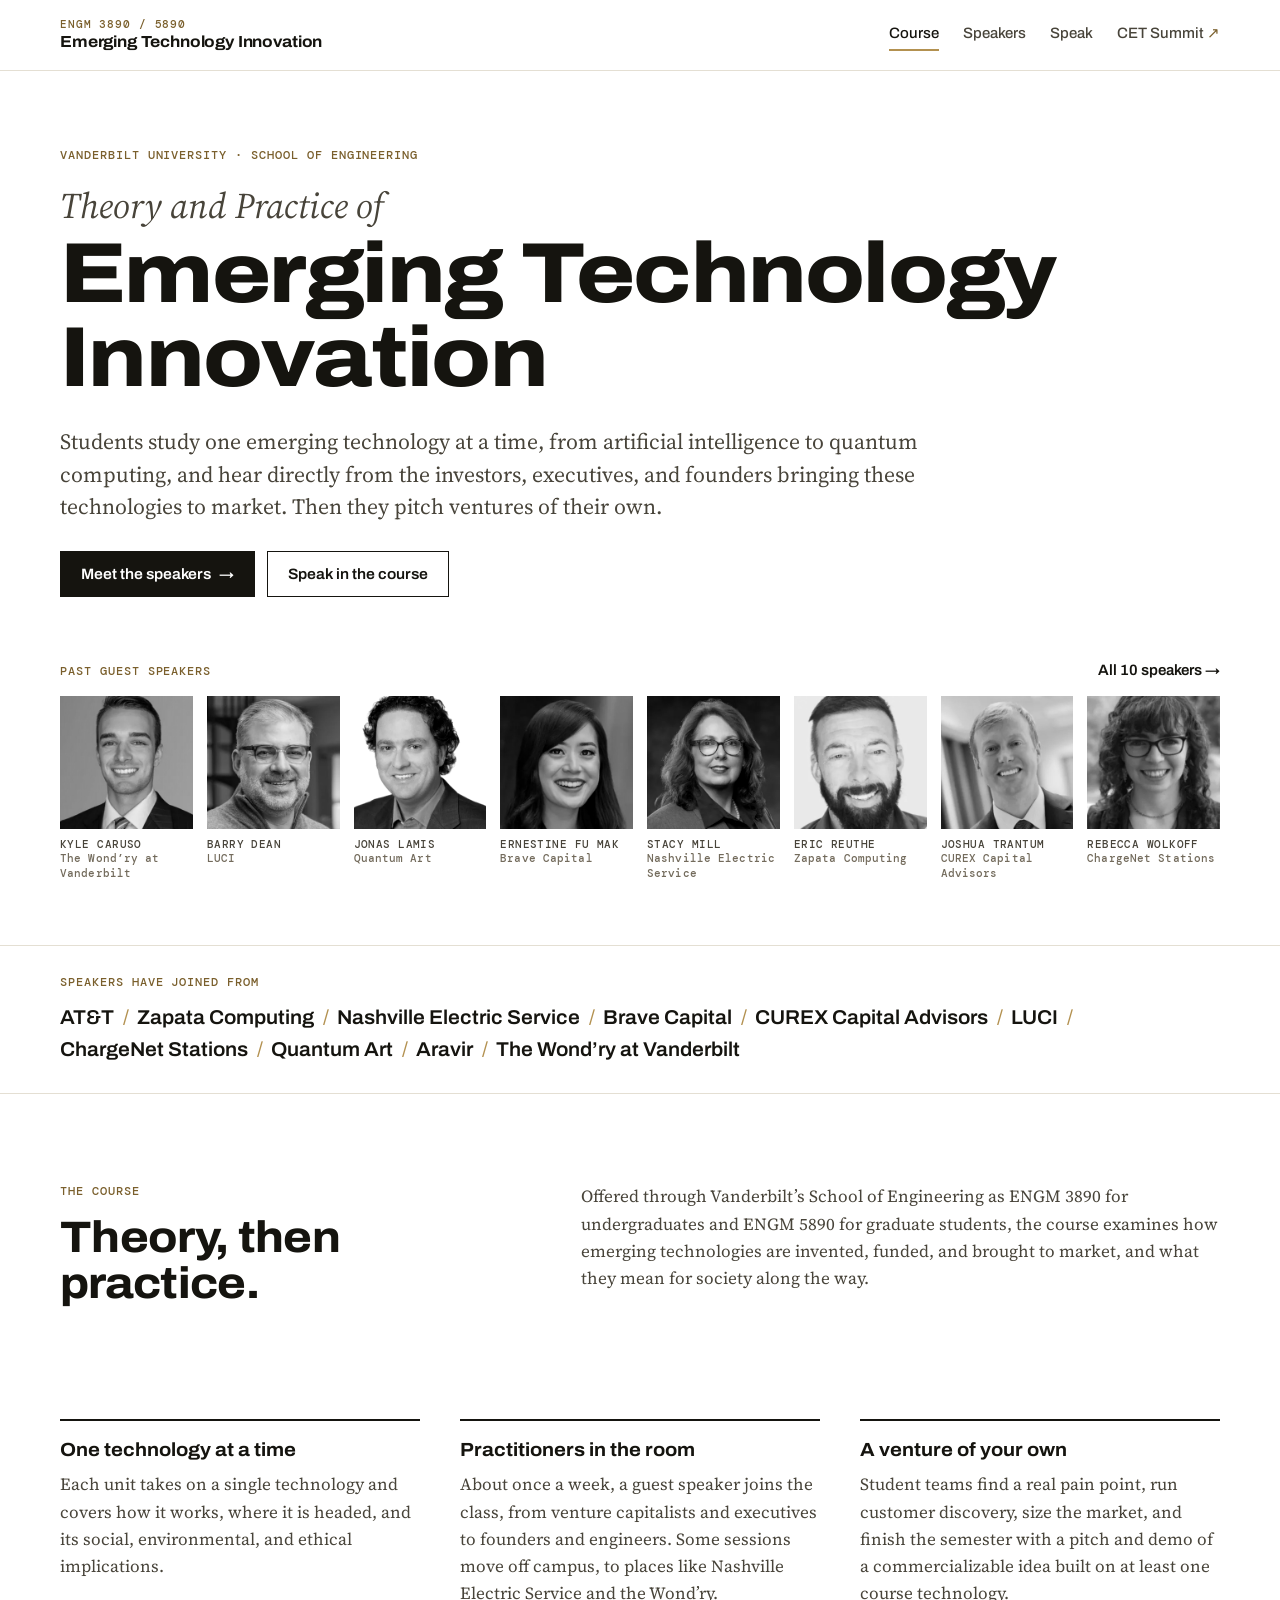
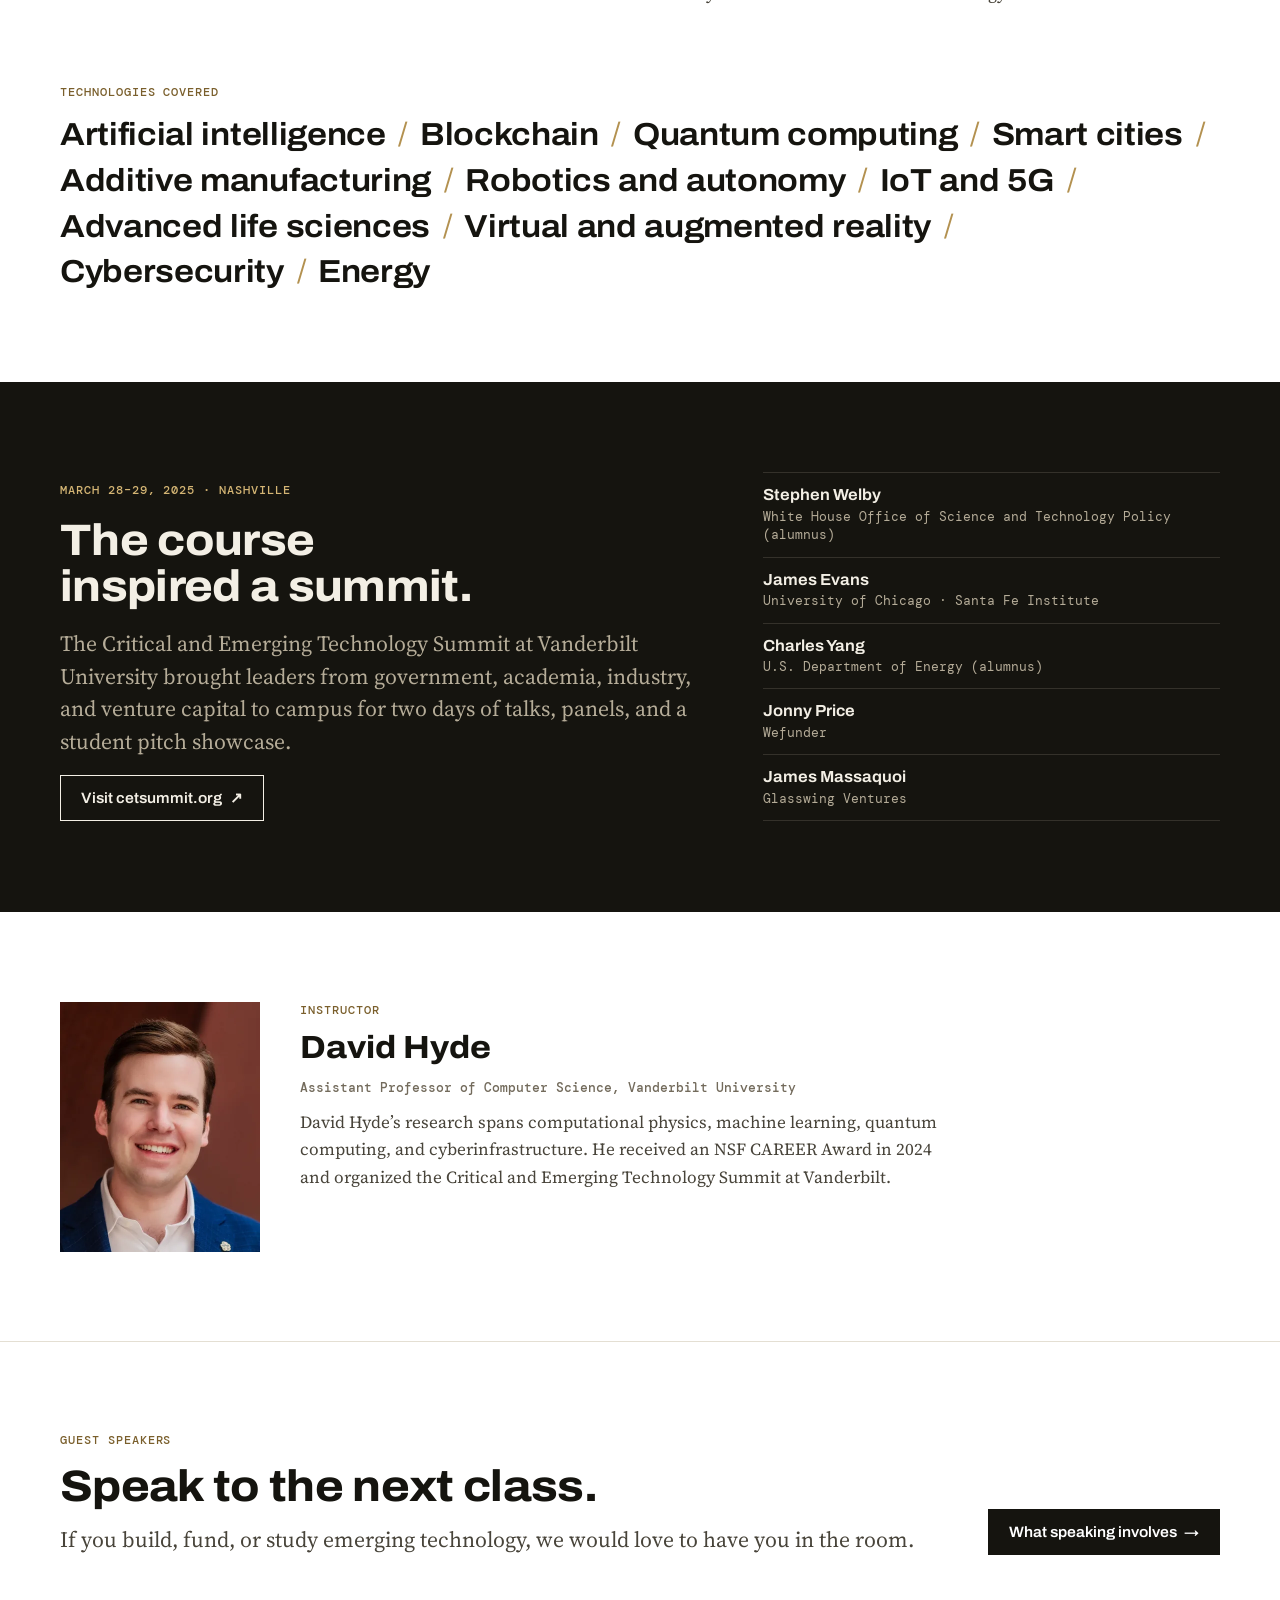
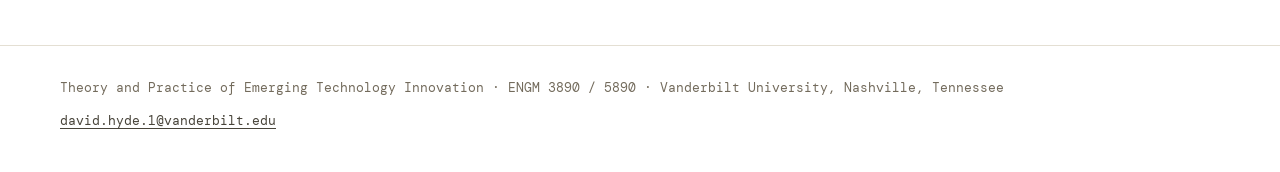
==== index.html @ 563f6df2 "Course site for Theory and Practice of Emerging Technology Innovation Static pages (course, speaker " ====
<!doctype html>
<html lang="en">
<head>
<meta charset="utf-8">
<meta name="viewport" content="width=device-width, initial-scale=1, viewport-fit=cover">
<title>Theory and Practice of Emerging Technology Innovation</title>
<meta name="description" content="ENGM 3890/5890 at Vanderbilt University: students study one emerging technology at a time, hear from the investors, executives, and founders bringing them to market, and pitch ventures of their own.">
<meta property="og:title" content="Theory and Practice of Emerging Technology Innovation">
<meta property="og:description" content="A Vanderbilt course on emerging technology, taught with the people building it.">
<meta property="og:type" content="website">
<link rel="icon" href="assets/favicon.svg" type="image/svg+xml">
<link rel="preconnect" href="https://fonts.googleapis.com">
<link rel="preconnect" href="https://fonts.gstatic.com" crossorigin>
<link rel="stylesheet" href="https://fonts.googleapis.com/css2?family=Archivo:wdth,wght@100..125,400..800&family=DM+Mono:wght@400;500&family=Source+Serif+4:ital,opsz,wght@0,8..60,400..600;1,8..60,400&display=swap">
<link rel="stylesheet" href="assets/site.css">
</head>
<body>
<a class="skip" href="#main">Skip to content</a>
<header class="site-header">
  <div class="wrap header-row">
    <a class="brand" href="index.html">
      <span class="brand-code">ENGM 3890 / 5890</span>
      <span class="brand-name">Emerging Technology Innovation</span>
    </a>
    <nav class="site-nav" aria-label="Main">
      <a href="index.html" aria-current="page">Course</a>
      <a href="speakers.html">Speakers</a>
      <a href="speak.html">Speak</a>
      <a class="ext" href="https://cetsummit.org/">CET Summit</a>
    </nav>
  </div>
</header>

<main id="main">
  <section class="hero">
    <div class="wrap">
      <div class="hero-copy">
        <p class="eyebrow">Vanderbilt University · School of Engineering</p>
        <h1 class="display hero-title"><span class="hero-pre">Theory and Practice of</span>Emerging Technology Innovation</h1>
        <p class="lede">Students study one emerging technology at a time, from artificial intelligence to quantum computing, and hear directly from the investors, executives, and founders bringing these technologies to market. Then they pitch ventures of their own.</p>
        <div class="actions">
          <a class="btn primary" href="speakers.html">Meet the speakers <span class="arrow" aria-hidden="true">→</span></a>
          <a class="btn" href="speak.html">Speak in the course</a>
        </div>
      </div>

      <div class="faces">
        <div class="faces-head">
          <p class="eyebrow">Past guest speakers</p>
          <a href="speakers.html">All <!-- BEGIN count -->10<!-- END count --> speakers <span aria-hidden="true">→</span></a>
        </div>
        <!-- BEGIN faces --><div class="face-grid" data-count="8">
<a class="face" href="speakers.html#kyle-caruso"><img src="images/thumbs/kyle-caruso.webp" alt="Kyle Caruso" width="320" height="320" loading="lazy"><span class="face-name">Kyle Caruso<span class="face-org">The Wond’ry at Vanderbilt</span></span></a>
<a class="face" href="speakers.html#barry-dean"><img src="images/thumbs/barry-dean.webp" alt="Barry Dean" width="320" height="320" loading="lazy"><span class="face-name">Barry Dean<span class="face-org">LUCI</span></span></a>
<a class="face" href="speakers.html#jonas-lamis"><img src="images/thumbs/jonas-lamis.webp" alt="Jonas Lamis" width="320" height="320" loading="lazy"><span class="face-name">Jonas Lamis<span class="face-org">Quantum Art</span></span></a>
<a class="face" href="speakers.html#ernestine-fu-mak"><img src="images/thumbs/ernestine-fu-mak.webp" alt="Ernestine Fu Mak" width="320" height="320" loading="lazy"><span class="face-name">Ernestine Fu Mak<span class="face-org">Brave Capital</span></span></a>
<a class="face" href="speakers.html#stacy-mill"><img src="images/thumbs/stacy-mill.webp" alt="Stacy Mill" width="320" height="320" loading="lazy"><span class="face-name">Stacy Mill<span class="face-org">Nashville Electric Service</span></span></a>
<a class="face" href="speakers.html#eric-reuthe"><img src="images/thumbs/eric-reuthe.webp" alt="Eric Reuthe" width="320" height="320" loading="lazy"><span class="face-name">Eric Reuthe<span class="face-org">Zapata Computing</span></span></a>
<a class="face" href="speakers.html#joshua-trantum"><img src="images/thumbs/joshua-trantum.webp" alt="Joshua Trantum" width="320" height="320" loading="lazy"><span class="face-name">Joshua Trantum<span class="face-org">CUREX Capital Advisors</span></span></a>
<a class="face" href="speakers.html#rebecca-wolkoff"><img src="images/thumbs/rebecca-wolkoff.webp" alt="Rebecca Wolkoff" width="320" height="320" loading="lazy"><span class="face-name">Rebecca Wolkoff<span class="face-org">ChargeNet Stations</span></span></a>
</div><!-- END faces -->
      </div>
    </div>
  </section>

  <section class="orgs" aria-label="Organizations represented by past speakers">
    <div class="wrap orgs-row">
      <p class="eyebrow">Speakers have joined from</p>
      <p class="org-list"><!-- BEGIN orgs --><span class="org">AT&amp;T<span class="sep" aria-hidden="true">/</span></span> <span class="org">Zapata Computing<span class="sep" aria-hidden="true">/</span></span> <span class="org">Nashville Electric Service<span class="sep" aria-hidden="true">/</span></span> <span class="org">Brave Capital<span class="sep" aria-hidden="true">/</span></span> <span class="org">CUREX Capital Advisors<span class="sep" aria-hidden="true">/</span></span> <span class="org">LUCI<span class="sep" aria-hidden="true">/</span></span> <span class="org">ChargeNet Stations<span class="sep" aria-hidden="true">/</span></span> <span class="org">Quantum Art<span class="sep" aria-hidden="true">/</span></span> <span class="org">Aravir<span class="sep" aria-hidden="true">/</span></span> <span class="org">The Wond’ry at Vanderbilt</span><!-- END orgs --></p>
    </div>
  </section>

  <section class="section" id="course">
    <div class="wrap">
      <div class="split">
        <div class="section-head">
          <p class="eyebrow">The course</p>
          <h2 class="h2">Theory, then practice.</h2>
        </div>
        <div class="prose">
          <p>Offered through Vanderbilt’s School of Engineering as ENGM 3890 for undergraduates and ENGM 5890 for graduate students, the course examines how emerging technologies are invented, funded, and brought to market, and what they mean for society along the way.</p>
        </div>
      </div>

      <div class="pillars">
        <div class="pillar">
          <h3>One technology at a time</h3>
          <p>Each unit takes on a single technology and covers how it works, where it is headed, and its social, environmental, and ethical implications.</p>
        </div>
        <div class="pillar">
          <h3>Practitioners in the room</h3>
          <p>About once a week, a guest speaker joins the class, from venture capitalists and executives to founders and engineers. Some sessions move off campus, to places like Nashville Electric Service and the Wond’ry.</p>
        </div>
        <div class="pillar">
          <h3>A venture of your own</h3>
          <p>Student teams find a real pain point, run customer discovery, size the market, and finish the semester with a pitch and demo of a commercializable idea built on at least one course technology.</p>
        </div>
      </div>

      <div class="tech">
        <p class="eyebrow">Technologies covered</p>
        <ul class="tech-list">
          <li>Artificial intelligence</li>
          <li>Blockchain</li>
          <li>Quantum computing</li>
          <li>Smart cities</li>
          <li>Additive manufacturing</li>
          <li>Robotics and autonomy</li>
          <li>IoT and 5G</li>
          <li>Advanced life sciences</li>
          <li>Virtual and augmented reality</li>
          <li>Cybersecurity</li>
          <li>Energy</li>
        </ul>
      </div>
    </div>
  </section>

  <section class="band summit" aria-labelledby="summit-title">
    <div class="wrap summit-grid">
      <div class="summit-copy">
        <p class="eyebrow">March 28–29, 2025 · Nashville</p>
        <h2 class="h2" id="summit-title">The course inspired a summit.</h2>
        <p class="lede">The Critical and Emerging Technology Summit at Vanderbilt University brought leaders from government, academia, industry, and venture capital to campus for two days of talks, panels, and a student pitch showcase.</p>
        <div class="actions"><a class="btn" href="https://cetsummit.org/">Visit cetsummit.org <span aria-hidden="true">↗</span></a></div>
      </div>
      <ul class="summit-people" aria-label="Selected summit speakers">
        <li><b>Stephen Welby</b><span>White House Office of Science and Technology Policy (alumnus)</span></li>
        <li><b>James Evans</b><span>University of Chicago · Santa Fe Institute</span></li>
        <li><b>Charles Yang</b><span>U.S. Department of Energy (alumnus)</span></li>
        <li><b>Jonny Price</b><span>Wefunder</span></li>
        <li><b>James Massaquoi</b><span>Glasswing Ventures</span></li>
      </ul>
    </div>
  </section>

  <section class="section" aria-labelledby="instructor-title">
    <div class="wrap instructor">
      <img src="images/david-hyde.webp" alt="David Hyde" width="400" height="500">
      <div class="instructor-copy">
        <p class="eyebrow">Instructor</p>
        <h2 class="instructor-name" id="instructor-title">David Hyde</h2>
        <p class="instructor-role">Assistant Professor of Computer Science, Vanderbilt University</p>
        <div class="prose">
          <p>David Hyde’s research spans computational physics, machine learning, quantum computing, and cyberinfrastructure. He received an NSF CAREER Award in 2024 and organized the Critical and Emerging Technology Summit at Vanderbilt.</p>
        </div>
      </div>
    </div>
  </section>

  <section class="section">
    <div class="wrap cta">
      <div class="cta-copy">
        <p class="eyebrow">Guest speakers</p>
        <h2 class="h2">Speak to the next class.</h2>
        <p class="lede">If you build, fund, or study emerging technology, we would love to have you in the room.</p>
      </div>
      <div class="actions"><a class="btn primary" href="speak.html">What speaking involves <span class="arrow" aria-hidden="true">→</span></a></div>
    </div>
  </section>
</main>

<footer class="site-footer">
  <div class="wrap footer-row">
    <p>Theory and Practice of Emerging Technology Innovation · ENGM 3890 / 5890 · Vanderbilt University, Nashville, Tennessee</p>
    <p><a href="mailto:david.hyde.1@vanderbilt.edu">david.hyde.1@vanderbilt.edu</a></p>
  </div>
</footer>
</body>
</html>
---- assets/site.css ----
/* Theory and Practice of Emerging Technology Innovation — course site
   Layout: left-aligned pages on a wide frame; speaker portraits carry the color, gold marks labels and actions. */

:root {
  --paper: #ffffff;
  --fill: #f3f1ec;
  --ink: #15140f;
  --ink-2: #48443a;
  --muted: #736b5c;
  --line: #e4dfd3;
  --gold: #b39150;
  --gold-ink: #7a5f2c;
  --band: #15140f;
  --band-ink: #f3efe5;
  --band-muted: #b5ac98;
  --band-gold: #d4b574;
  --band-line: #34312a;
  --band-edge: transparent;

  --f-display: "Archivo", "Helvetica Neue", Arial, sans-serif;
  --f-body: "Source Serif 4", "Iowan Old Style", Georgia, serif;
  --f-mono: "DM Mono", ui-monospace, "SF Mono", Menlo, monospace;

  --page: 1240px;
  --gutter-l: max(16px, env(safe-area-inset-left, 0px));
  --gutter-r: max(16px, env(safe-area-inset-right, 0px));
  color-scheme: light;
}
@media (prefers-color-scheme: dark) {
  :root:not([data-theme="light"]) {
    --paper: #0f0e0b;
    --fill: #1b1a16;
    --ink: #f2eee5;
    --ink-2: #c8c1b1;
    --muted: #9d9582;
    --line: #2d2b25;
    --gold: #c9a964;
    --gold-ink: #d8bc80;
    --band: #1b1a16;
    --band-ink: #f2eee5;
    --band-muted: #a9a08c;
    --band-gold: #d8bc80;
    --band-line: #36332c;
    --band-edge: #2d2b25;
    color-scheme: dark;
  }
}
:root[data-theme="dark"] {
  --paper: #0f0e0b;
  --fill: #1b1a16;
  --ink: #f2eee5;
  --ink-2: #c8c1b1;
  --muted: #9d9582;
  --line: #2d2b25;
  --gold: #c9a964;
  --gold-ink: #d8bc80;
  --band: #1b1a16;
  --band-ink: #f2eee5;
  --band-muted: #a9a08c;
  --band-gold: #d8bc80;
  --band-line: #36332c;
  --band-edge: #2d2b25;
  color-scheme: dark;
}
@media (min-width: 760px) {
  :root {
    --gutter-l: max(40px, env(safe-area-inset-left, 0px));
    --gutter-r: max(40px, env(safe-area-inset-right, 0px));
  }
}

/* Base */
*, *::before, *::after { box-sizing: border-box; }
html { -webkit-text-size-adjust: 100%; text-size-adjust: 100%; }
body {
  margin: 0;
  background: var(--paper);
  color: var(--ink);
  font: 400 1.0625rem/1.6 var(--f-body);
  font-optical-sizing: auto;
  -webkit-font-smoothing: antialiased;
  -moz-osx-font-smoothing: grayscale;
}
img { display: block; max-width: 100%; height: auto; }
a { color: inherit; text-decoration-thickness: 1px; text-underline-offset: 0.2em; }
a:focus-visible, button:focus-visible {
  outline: 2px solid var(--gold);
  outline-offset: 3px;
}
h1, h2, h3 { margin: 0; text-wrap: balance; }
p { margin: 0; }
ul { margin: 0; padding: 0; list-style: none; }

.wrap {
  max-width: var(--page);
  margin-inline: auto;
  padding-left: var(--gutter-l);
  padding-right: var(--gutter-r);
}
.skip {
  position: absolute;
  left: var(--gutter-l);
  top: -100px;
  padding: 8px 12px;
  background: var(--ink);
  color: var(--paper);
  font: 500 0.875rem/1 var(--f-display);
  z-index: 20;
}
.skip:focus { top: 8px; }

/* Type roles */
.eyebrow {
  font: 500 0.75rem/1.4 var(--f-mono);
  letter-spacing: 0.08em;
  text-transform: uppercase;
  color: var(--gold-ink);
}
.display {
  font-family: var(--f-display);
  font-stretch: 112%;
  font-weight: 800;
  letter-spacing: -0.02em;
  line-height: 0.98;
}
.h2 {
  font-family: var(--f-display);
  font-stretch: 108%;
  font-weight: 750;
  font-size: clamp(1.75rem, 1.1rem + 2.4vw, 2.75rem);
  line-height: 1.05;
  letter-spacing: -0.015em;
}
.lede {
  font-size: clamp(1.125rem, 1rem + 0.45vw, 1.375rem);
  line-height: 1.5;
  color: var(--ink-2);
  max-width: 40em;
}
.prose { max-width: 38em; color: var(--ink-2); }
.prose p + p { margin-top: 1em; }

/* Header */
.site-header { border-bottom: 1px solid var(--line); }
.header-row {
  display: flex;
  flex-wrap: wrap;
  align-items: center;
  justify-content: space-between;
  gap: 12px 32px;
  padding-block: 18px;
}
.brand {
  display: grid;
  gap: 2px;
  text-decoration: none;
  min-width: 0;
}
.brand-code {
  font: 500 0.6875rem/1.2 var(--f-mono);
  letter-spacing: 0.08em;
  color: var(--gold-ink);
}
.brand-name {
  font: 700 1rem/1.15 var(--f-display);
  font-stretch: 108%;
  letter-spacing: -0.01em;
}
.site-nav { display: flex; flex-wrap: wrap; gap: 4px 24px; }
.site-nav a {
  font: 500 0.9375rem/1 var(--f-display);
  text-decoration: none;
  color: var(--ink-2);
  padding-block: 8px;
  border-bottom: 2px solid transparent;
}
.site-nav a:hover { color: var(--ink); }
.site-nav a[aria-current="page"] { color: var(--ink); border-bottom-color: var(--gold); }
.site-nav .ext::after { content: "\2197"; margin-left: 0.2em; color: var(--gold-ink); }

/* Buttons */
.actions { display: flex; flex-wrap: wrap; gap: 12px; }
.btn {
  display: inline-flex;
  align-items: center;
  gap: 0.5em;
  min-height: 46px;
  padding: 0 20px;
  border: 1.5px solid var(--ink);
  font: 600 0.9375rem/1 var(--f-display);
  font-stretch: 104%;
  text-decoration: none;
  color: var(--ink);
  background: transparent;
  transition: background-color 0.15s ease, color 0.15s ease;
}
.btn:hover { background: var(--ink); color: var(--paper); }
.btn.primary { background: var(--ink); color: var(--paper); }
.btn.primary:hover { background: transparent; color: var(--ink); }
.btn .arrow { transition: transform 0.15s ease; }
.btn:hover .arrow { transform: translateX(3px); }

/* Sections */
.section { padding-block: clamp(56px, 7vw, 104px); }
.section + .section { border-top: 1px solid var(--line); }
.section-head { display: grid; gap: 14px; margin-bottom: clamp(28px, 4vw, 48px); }

/* Home hero */
.hero { padding-block: clamp(40px, 6vw, 88px) clamp(40px, 5vw, 72px); }
.hero-copy { display: grid; gap: 22px; }
.hero-pre {
  display: block;
  font: italic 400 clamp(1.375rem, 1rem + 1.6vw, 2.25rem)/1.1 var(--f-body);
  letter-spacing: 0;
  color: var(--ink-2);
  margin-bottom: 0.18em;
}
.hero-title { font-size: clamp(2.5rem, 1rem + 5.4vw, 5.5rem); }
.hero-copy .lede { margin-top: 4px; }
.hero-copy .actions { margin-top: 6px; }

/* Contact sheet of speaker faces */
.faces { margin-top: clamp(40px, 5vw, 64px); }
.section > .faces { margin-top: 0; }
.faces-head {
  display: flex;
  flex-wrap: wrap;
  align-items: baseline;
  justify-content: space-between;
  gap: 8px 24px;
  margin-bottom: 16px;
}
.faces-head a {
  font: 600 0.9375rem/1.2 var(--f-display);
  text-decoration: none;
  color: var(--ink);
}
.faces-head a:hover { text-decoration: underline; }
/* 12 faces fill 3, 4 or 6 columns; 8 faces fill 4 or a single row of 8 */
.face-grid {
  display: grid;
  grid-template-columns: repeat(3, minmax(0, 1fr));
  gap: 18px 12px;
}
.face-grid[data-count="8"] { grid-template-columns: repeat(4, minmax(0, 1fr)); }
@media (min-width: 640px) { .face-grid { grid-template-columns: repeat(4, minmax(0, 1fr)); } }
@media (min-width: 1000px) {
  .face-grid { grid-template-columns: repeat(6, minmax(0, 1fr)); gap: 22px 14px; }
  .face-grid[data-count="8"] { grid-template-columns: repeat(8, minmax(0, 1fr)); }
}
.face { display: grid; gap: 8px; align-content: start; text-decoration: none; min-width: 0; }
.face img, .card-photo img {
  width: 100%;
  background: var(--fill);
  filter: grayscale(1) contrast(1.04);
  transition: filter 0.3s ease;
}
.face img { aspect-ratio: 1 / 1; object-fit: cover; }
.face:hover img, .face:focus-visible img,
.card:hover .card-photo img, .card:focus-within .card-photo img { filter: none; }
.face-name {
  font: 500 0.6875rem/1.35 var(--f-mono);
  letter-spacing: 0.04em;
  text-transform: uppercase;
  color: var(--ink-2);
}
.face-org { display: block; color: var(--muted); text-transform: none; letter-spacing: 0.01em; }
@media (max-width: 639px) { .face-grid[data-count="8"] .face-org { display: none; } }

/* Organizations band */
.orgs { border-block: 1px solid var(--line); padding-block: 28px; }
.orgs-row { display: grid; gap: 10px; }
.org-list {
  font: 600 clamp(1rem, 0.9rem + 0.5vw, 1.25rem)/1.6 var(--f-display);
  font-stretch: 104%;
  color: var(--ink);
}
.org-list .org { white-space: nowrap; }
.org-list .sep { color: var(--gold); font-weight: 400; padding-inline: 0.45em 0.2em; }

/* Course section */
.split { display: grid; gap: 28px 64px; }
@media (min-width: 960px) { .split { grid-template-columns: minmax(0, 5fr) minmax(0, 7fr); align-items: start; } }
.pillars {
  display: grid;
  gap: 32px;
  margin-top: clamp(40px, 5vw, 64px);
}
@media (min-width: 820px) { .pillars { grid-template-columns: repeat(3, minmax(0, 1fr)); gap: 40px; } }
.pillar { display: grid; gap: 10px; align-content: start; padding-top: 18px; border-top: 2px solid var(--ink); min-width: 0; }
.pillar h3 { font: 700 1.1875rem/1.2 var(--f-display); font-stretch: 106%; }
.pillar p { color: var(--ink-2); }

.tech { margin-top: clamp(48px, 6vw, 80px); display: grid; gap: 14px; }
.tech-list {
  display: flex;
  flex-wrap: wrap;
  gap: 6px 0;
  font: 650 clamp(1.25rem, 0.95rem + 1.3vw, 2rem)/1.25 var(--f-display);
  font-stretch: 108%;
  letter-spacing: -0.01em;
}
.tech-list li:not(:last-child)::after {
  content: "/";
  color: var(--gold);
  font-weight: 300;
  padding-inline: 0.4em;
}

/* Summit band */
.band { background: var(--band); color: var(--band-ink); border-block: 1px solid var(--band-edge); }
.band .eyebrow { color: var(--band-gold); }
.band .lede, .band .prose { color: var(--band-muted); }
.summit, .band-pad { padding-block: clamp(56px, 7vw, 104px); }
.summit-grid { display: grid; gap: 32px 64px; }
@media (min-width: 960px) { .summit-grid { grid-template-columns: minmax(0, 7fr) minmax(0, 5fr); align-items: end; } }
.summit-copy { display: grid; gap: 18px; }
.band .btn { border-color: var(--band-ink); color: var(--band-ink); }
.band .btn:hover { background: var(--band-ink); color: var(--band); }
.summit-people { display: grid; gap: 0; border-top: 1px solid var(--band-line); }
.summit-people li {
  display: grid;
  gap: 2px;
  padding-block: 12px;
  border-bottom: 1px solid var(--band-line);
}
.summit-people b { font: 650 1rem/1.3 var(--f-display); font-stretch: 104%; color: var(--band-ink); }
.summit-people span { font: 400 0.8125rem/1.4 var(--f-mono); color: var(--band-muted); }

/* Instructor */
.instructor { display: grid; gap: 24px 40px; align-items: start; }
@media (min-width: 720px) { .instructor { grid-template-columns: 200px minmax(0, 1fr); } }
.instructor img { width: 200px; max-width: 100%; aspect-ratio: 4 / 5; object-fit: cover; background: var(--fill); }
.instructor-copy { display: grid; gap: 12px; }
.instructor-name { font: 750 clamp(1.5rem, 1.2rem + 1vw, 2rem)/1.1 var(--f-display); font-stretch: 108%; }
.instructor-role { font: 500 0.8125rem/1.5 var(--f-mono); color: var(--muted); }

/* Closing call to action */
.cta { display: grid; gap: 20px; }
@media (min-width: 900px) { .cta { grid-template-columns: minmax(0, 1fr) auto; align-items: end; gap: 40px; } }
.cta-copy { display: grid; gap: 14px; }

/* Page intro (Speakers, Speak) */
.page-intro { padding-block: clamp(40px, 6vw, 88px) clamp(32px, 4vw, 56px); display: grid; gap: 18px; }
.page-title { font-size: clamp(2.75rem, 1rem + 6vw, 5.75rem); }

/* Speaker roster */
.roster {
  display: grid;
  grid-template-columns: repeat(2, minmax(0, 1fr));
  gap: 36px 16px;
  padding-bottom: clamp(56px, 7vw, 104px);
}
@media (min-width: 760px) { .roster { grid-template-columns: repeat(3, minmax(0, 1fr)); gap: 48px 28px; } }
@media (min-width: 1100px) { .roster { grid-template-columns: repeat(4, minmax(0, 1fr)); } }
.card { display: grid; gap: 14px; align-content: start; min-width: 0; scroll-margin-top: 24px; }
.card-photo { display: block; overflow: hidden; background: var(--fill); }
.card-photo img { aspect-ratio: 4 / 5; object-fit: cover; }
.card-body { display: grid; gap: 6px; min-width: 0; }
.card-field { font: 500 0.6875rem/1.3 var(--f-mono); letter-spacing: 0.08em; text-transform: uppercase; color: var(--gold-ink); }
.card-name { font: 700 clamp(1.0625rem, 0.95rem + 0.5vw, 1.3125rem)/1.15 var(--f-display); font-stretch: 106%; letter-spacing: -0.005em; }
.card-name a { text-decoration: none; }
.card-name a:hover { text-decoration: underline; }
.card-role { font-size: 0.9375rem; line-height: 1.45; color: var(--ink-2); }
.card-role .org { display: block; color: var(--ink); font-weight: 600; }

/* Last roster tile: an invitation that fills out the final row */
.roster-cta {
  grid-column: span var(--span-2, 2);
  display: grid;
  align-content: end;
  gap: 10px;
  min-height: 220px;
  padding: clamp(20px, 3vw, 32px);
  background: var(--band);
  color: var(--band-ink);
  border: 1px solid var(--band-edge);
  text-decoration: none;
}
.roster-cta .eyebrow { color: var(--band-gold); }
.roster-cta-title {
  font: 750 clamp(1.375rem, 1.1rem + 1.2vw, 2rem)/1.08 var(--f-display);
  font-stretch: 108%;
  letter-spacing: -0.01em;
  text-wrap: balance;
}
.roster-cta-link { font: 600 0.9375rem/1.3 var(--f-display); color: var(--band-gold); }
.roster-cta .arrow { display: inline-block; transition: transform 0.15s ease; }
.roster-cta:hover .arrow { transform: translateX(4px); }
@media (min-width: 760px) { .roster-cta { grid-column: span var(--span-3, 3); } }
@media (min-width: 1100px) { .roster-cta { grid-column: span var(--span-4, 4); } }

/* Speak page */
.facts { display: grid; gap: 0; border-top: 2px solid var(--ink); }
.fact {
  display: grid;
  gap: 8px 48px;
  padding-block: 24px;
  border-bottom: 1px solid var(--line);
}
@media (min-width: 820px) { .fact { grid-template-columns: minmax(0, 4fr) minmax(0, 8fr); } }
.fact dt { font: 700 1.1875rem/1.25 var(--f-display); font-stretch: 106%; }
.fact dd { margin: 0; color: var(--ink-2); max-width: 38em; }

.contact { display: grid; gap: 16px; padding: clamp(24px, 4vw, 44px); background: var(--fill); }
.contact-line { display: flex; flex-wrap: wrap; align-items: center; gap: 10px 16px; }
.email {
  font: 500 clamp(1rem, 0.85rem + 0.8vw, 1.375rem)/1.3 var(--f-mono);
  user-select: all;
  -webkit-user-select: all;
  overflow-wrap: anywhere;
}
.copy-btn {
  min-height: 38px;
  padding: 0 14px;
  border: 1.5px solid var(--ink);
  background: transparent;
  color: var(--ink);
  font: 600 0.8125rem/1 var(--f-display);
  cursor: pointer;
}
.copy-btn:hover { background: var(--ink); color: var(--paper); }
.copy-status { font: 400 0.8125rem/1.3 var(--f-mono); color: var(--muted); min-height: 1.3em; }

/* Footer */
.site-footer { border-top: 1px solid var(--line); padding-block: 32px 40px; }
.footer-row {
  display: flex;
  flex-wrap: wrap;
  justify-content: space-between;
  gap: 12px 32px;
  font: 400 0.8125rem/1.6 var(--f-mono);
  color: var(--muted);
}
.footer-row a { color: var(--ink-2); }

@media (prefers-reduced-motion: reduce) {
  *, *::before, *::after { transition: none !important; }
}

/* Roster tile for a speaker without a photo yet */
.card-initials {
  display: grid;
  place-items: center;
  aspect-ratio: 4 / 5;
  font: 800 clamp(2.5rem, 2rem + 2vw, 3.5rem)/1 var(--f-display);
  font-stretch: 112%;
  color: var(--muted);
}
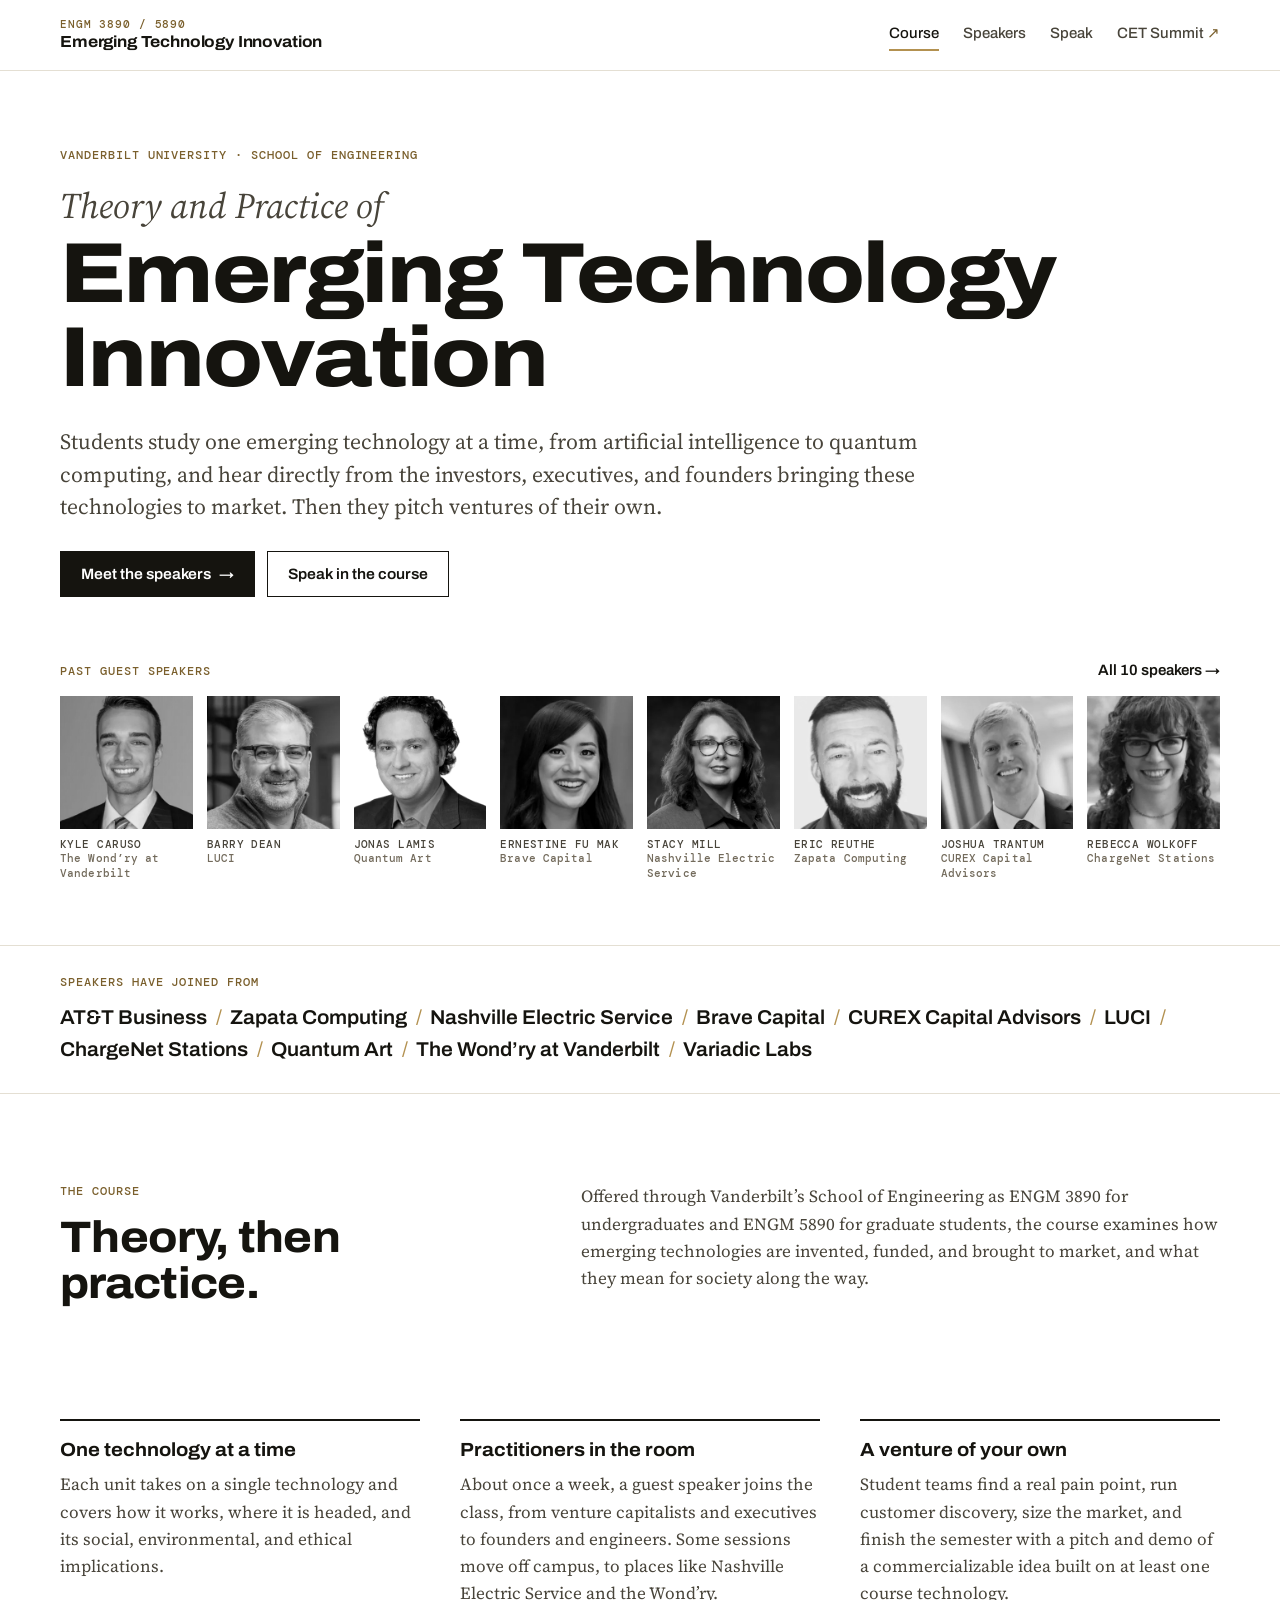
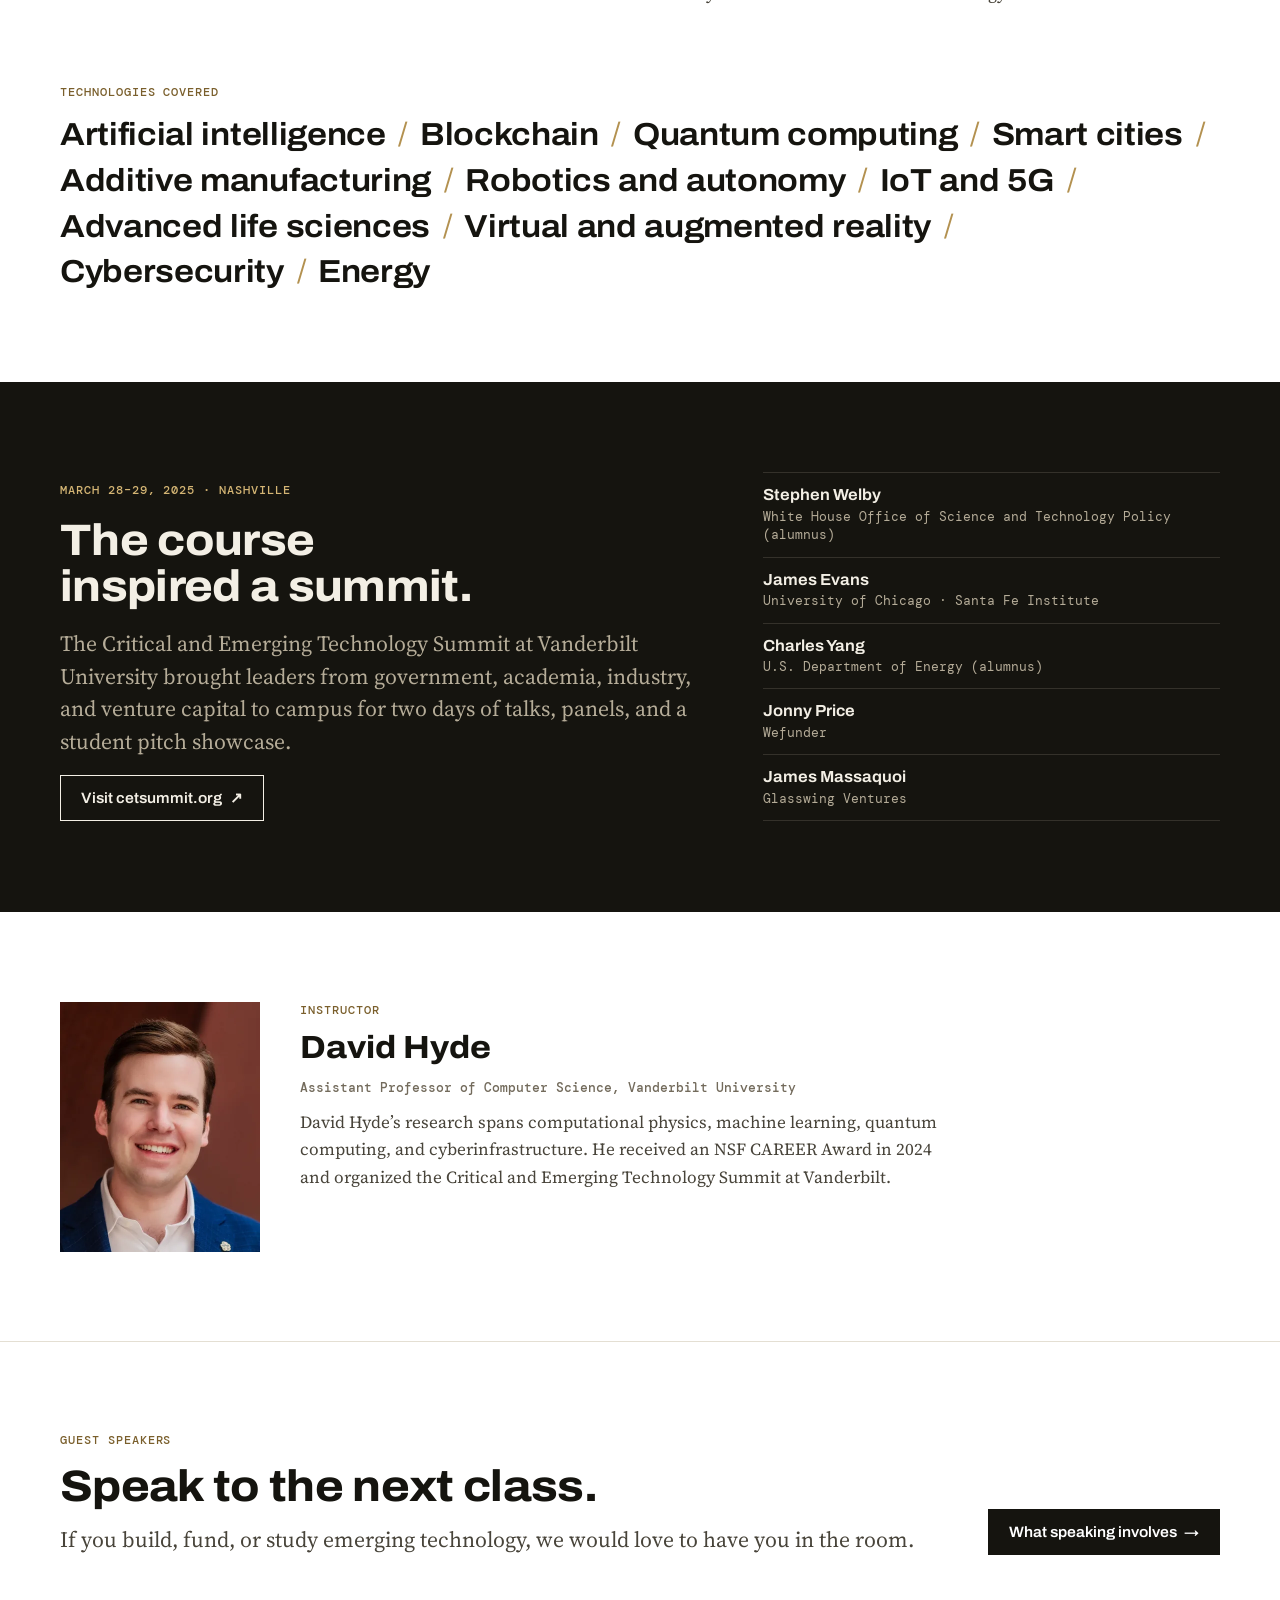
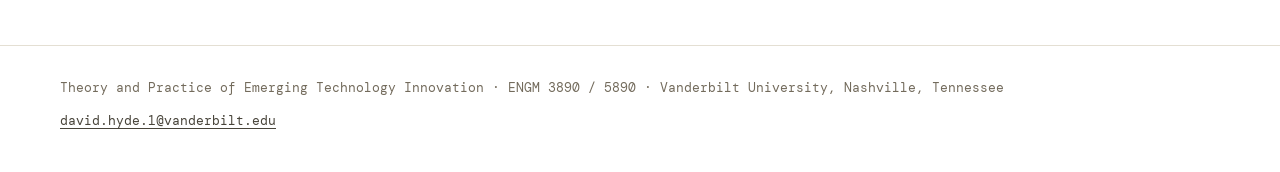
==== commit 7b8ceeec: "Update speaker details from course records Jason Lee spoke for Variadic Labs on blockchain; Bryan Pe" ====
--- a/index.html
+++ b/index.html
@@ -66,7 +66,7 @@
   <section class="orgs" aria-label="Organizations represented by past speakers">
     <div class="wrap orgs-row">
       <p class="eyebrow">Speakers have joined from</p>
-      <p class="org-list"><!-- BEGIN orgs --><span class="org">AT&amp;T<span class="sep" aria-hidden="true">/</span></span> <span class="org">Zapata Computing<span class="sep" aria-hidden="true">/</span></span> <span class="org">Nashville Electric Service<span class="sep" aria-hidden="true">/</span></span> <span class="org">Brave Capital<span class="sep" aria-hidden="true">/</span></span> <span class="org">CUREX Capital Advisors<span class="sep" aria-hidden="true">/</span></span> <span class="org">LUCI<span class="sep" aria-hidden="true">/</span></span> <span class="org">ChargeNet Stations<span class="sep" aria-hidden="true">/</span></span> <span class="org">Quantum Art<span class="sep" aria-hidden="true">/</span></span> <span class="org">Aravir<span class="sep" aria-hidden="true">/</span></span> <span class="org">The Wond’ry at Vanderbilt</span><!-- END orgs --></p>
+      <p class="org-list"><!-- BEGIN orgs --><span class="org">AT&amp;T Business<span class="sep" aria-hidden="true">/</span></span> <span class="org">Zapata Computing<span class="sep" aria-hidden="true">/</span></span> <span class="org">Nashville Electric Service<span class="sep" aria-hidden="true">/</span></span> <span class="org">Brave Capital<span class="sep" aria-hidden="true">/</span></span> <span class="org">CUREX Capital Advisors<span class="sep" aria-hidden="true">/</span></span> <span class="org">LUCI<span class="sep" aria-hidden="true">/</span></span> <span class="org">ChargeNet Stations<span class="sep" aria-hidden="true">/</span></span> <span class="org">Quantum Art<span class="sep" aria-hidden="true">/</span></span> <span class="org">The Wond’ry at Vanderbilt<span class="sep" aria-hidden="true">/</span></span> <span class="org">Variadic Labs</span><!-- END orgs --></p>
     </div>
   </section>
 
--- a/assets/site.css
+++ b/assets/site.css
@@ -390,6 +390,9 @@
 @media (min-width: 760px) { .roster-cta { grid-column: span var(--span-3, 3); } }
 @media (min-width: 1100px) { .roster-cta { grid-column: span var(--span-4, 4); } }
 
+/* Site visits (speakers page) */
+.visits { display: grid; gap: 14px; padding-bottom: clamp(56px, 7vw, 104px); }
+
 /* Speak page */
 .facts { display: grid; gap: 0; border-top: 2px solid var(--ink); }
 .fact {
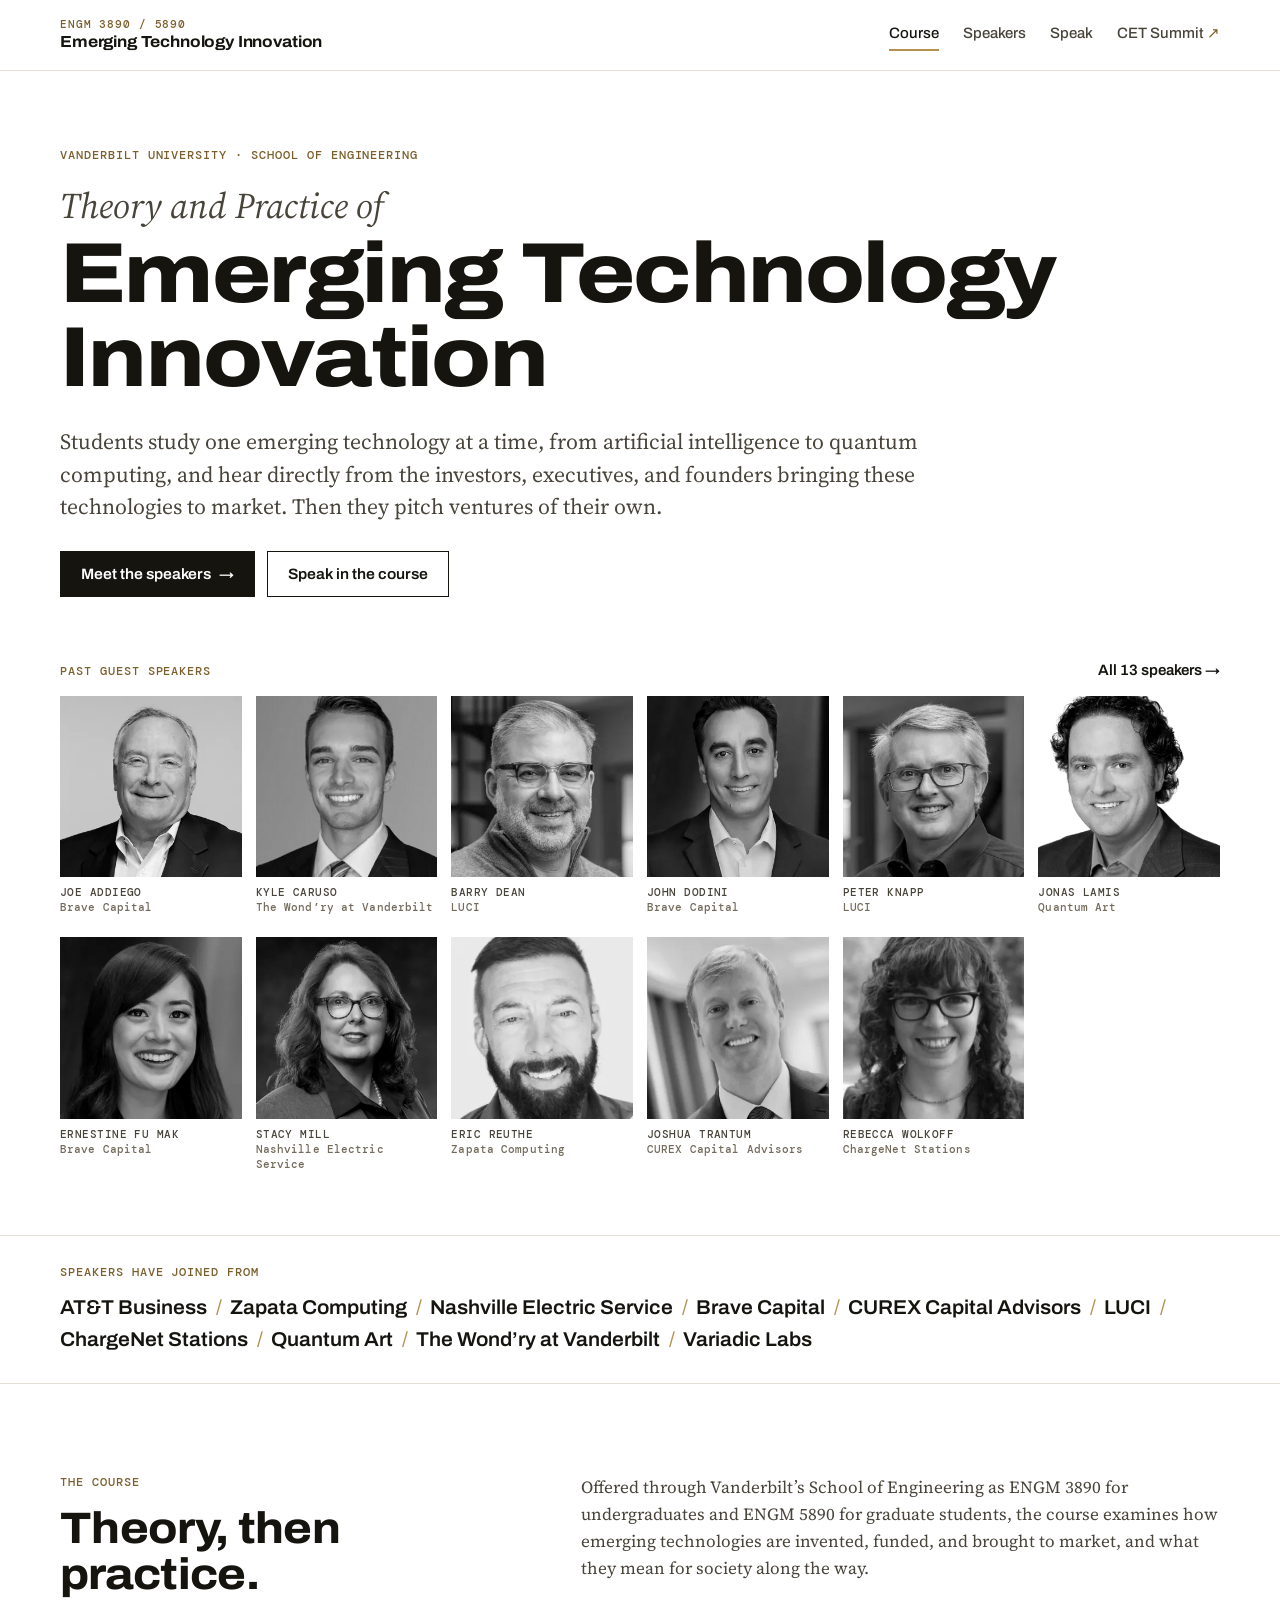
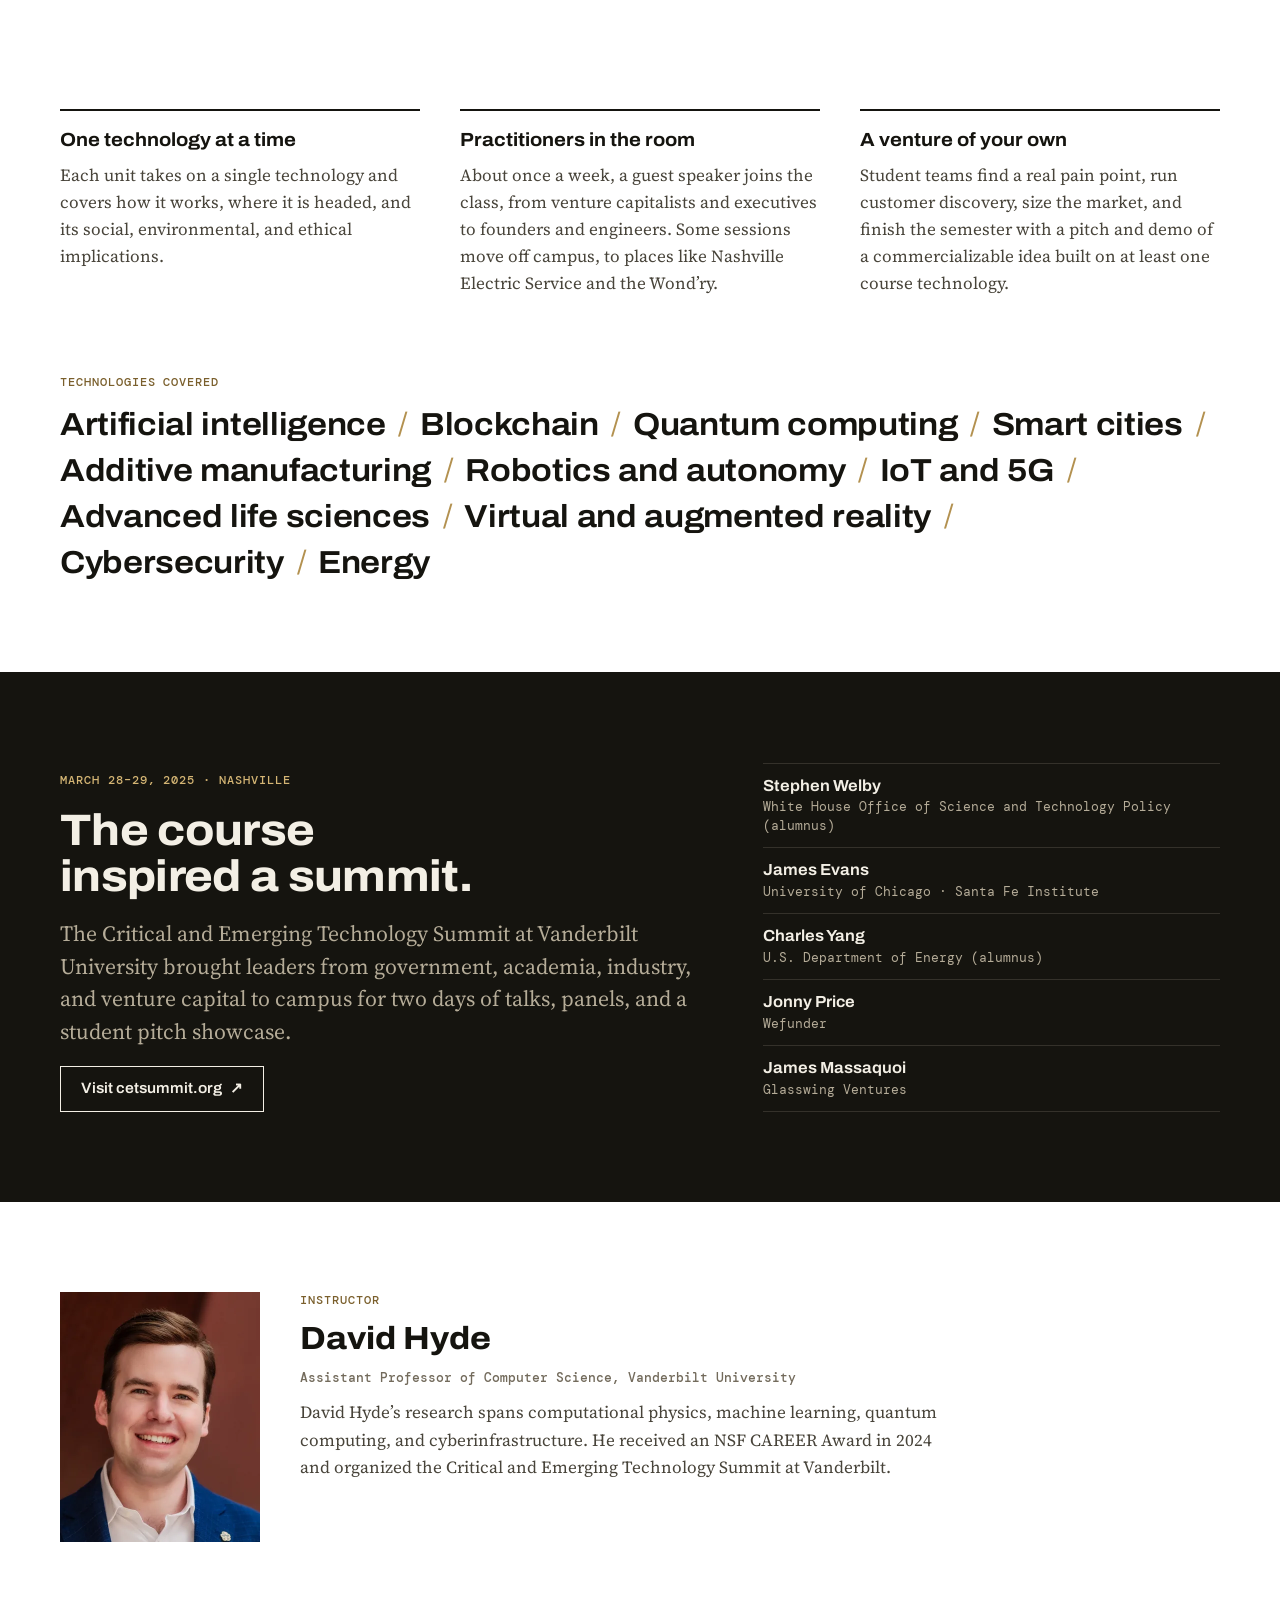
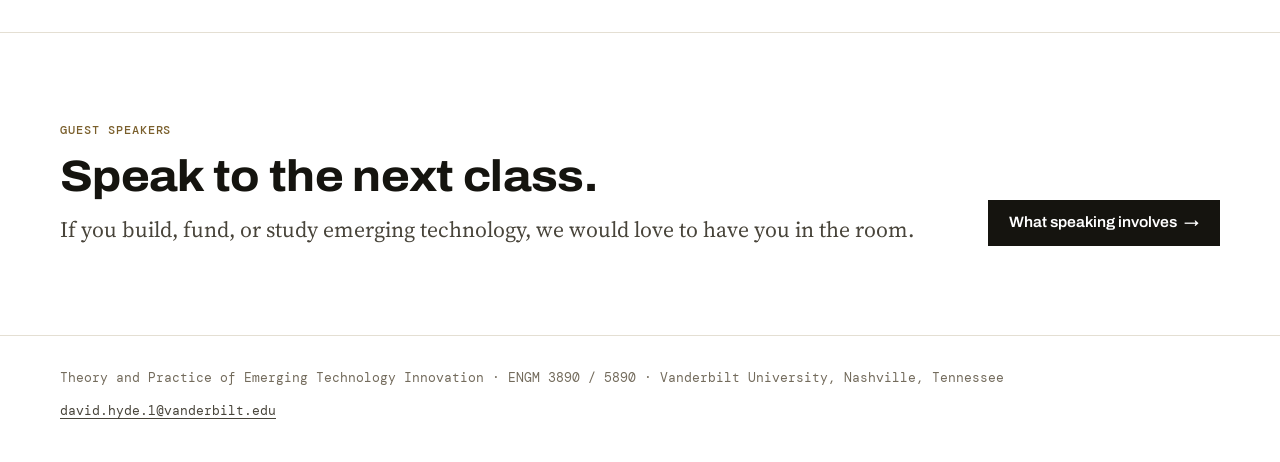
==== commit 7a90cb10: "Add John Dodini, Joe Addiego, and Peter Knapp Speakers confirmed from course records: Dodini (Brave " ====
--- a/index.html
+++ b/index.html
@@ -47,11 +47,14 @@
       <div class="faces">
         <div class="faces-head">
           <p class="eyebrow">Past guest speakers</p>
-          <a href="speakers.html">All <!-- BEGIN count -->10<!-- END count --> speakers <span aria-hidden="true">→</span></a>
+          <a href="speakers.html">All <!-- BEGIN count -->13<!-- END count --> speakers <span aria-hidden="true">→</span></a>
         </div>
-        <!-- BEGIN faces --><div class="face-grid" data-count="8">
+        <!-- BEGIN faces --><div class="face-grid" data-count="11">
+<a class="face" href="speakers.html#joe-addiego"><img src="images/thumbs/joe-addiego.webp" alt="Joe Addiego" width="320" height="320" loading="lazy"><span class="face-name">Joe Addiego<span class="face-org">Brave Capital</span></span></a>
 <a class="face" href="speakers.html#kyle-caruso"><img src="images/thumbs/kyle-caruso.webp" alt="Kyle Caruso" width="320" height="320" loading="lazy"><span class="face-name">Kyle Caruso<span class="face-org">The Wond’ry at Vanderbilt</span></span></a>
 <a class="face" href="speakers.html#barry-dean"><img src="images/thumbs/barry-dean.webp" alt="Barry Dean" width="320" height="320" loading="lazy"><span class="face-name">Barry Dean<span class="face-org">LUCI</span></span></a>
+<a class="face" href="speakers.html#john-dodini"><img src="images/thumbs/john-dodini.webp" alt="John Dodini" width="320" height="320" loading="lazy"><span class="face-name">John Dodini<span class="face-org">Brave Capital</span></span></a>
+<a class="face" href="speakers.html#peter-knapp"><img src="images/thumbs/peter-knapp.webp" alt="Peter Knapp" width="320" height="320" loading="lazy"><span class="face-name">Peter Knapp<span class="face-org">LUCI</span></span></a>
 <a class="face" href="speakers.html#jonas-lamis"><img src="images/thumbs/jonas-lamis.webp" alt="Jonas Lamis" width="320" height="320" loading="lazy"><span class="face-name">Jonas Lamis<span class="face-org">Quantum Art</span></span></a>
 <a class="face" href="speakers.html#ernestine-fu-mak"><img src="images/thumbs/ernestine-fu-mak.webp" alt="Ernestine Fu Mak" width="320" height="320" loading="lazy"><span class="face-name">Ernestine Fu Mak<span class="face-org">Brave Capital</span></span></a>
 <a class="face" href="speakers.html#stacy-mill"><img src="images/thumbs/stacy-mill.webp" alt="Stacy Mill" width="320" height="320" loading="lazy"><span class="face-name">Stacy Mill<span class="face-org">Nashville Electric Service</span></span></a>
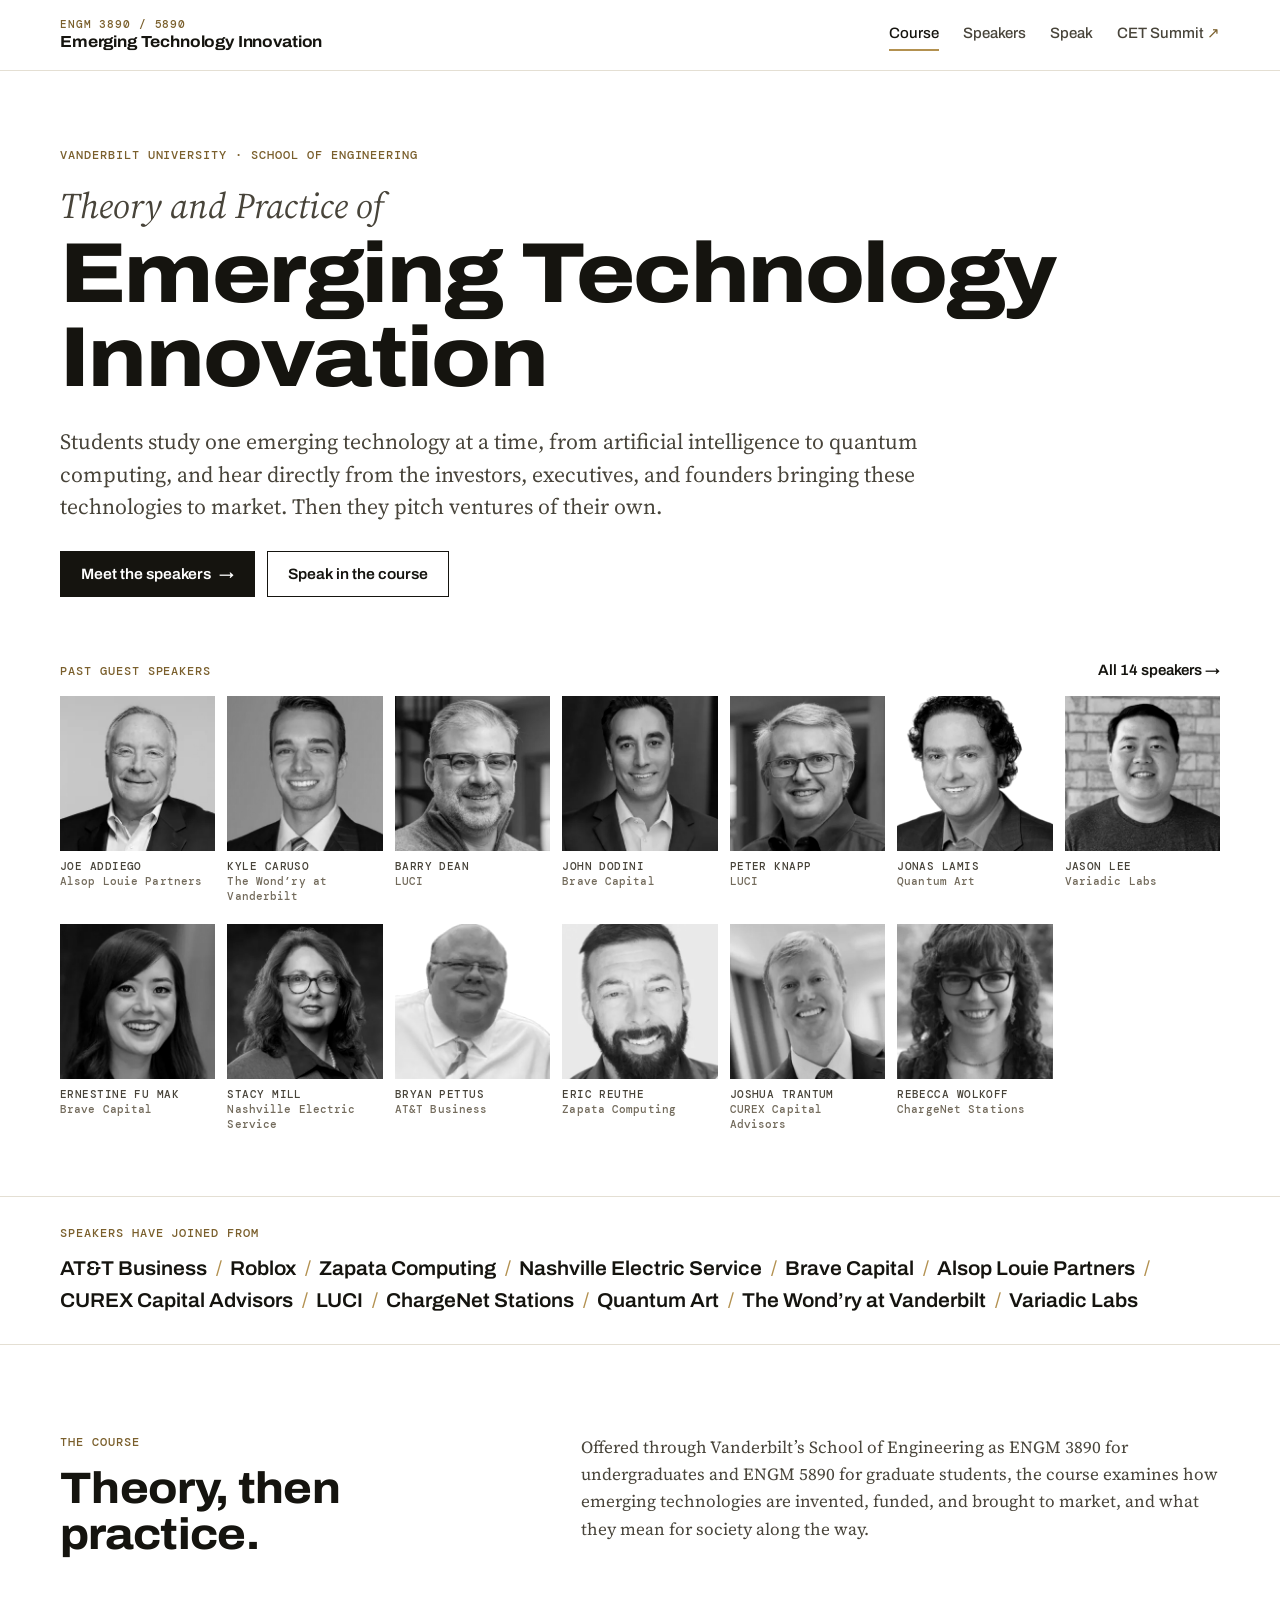
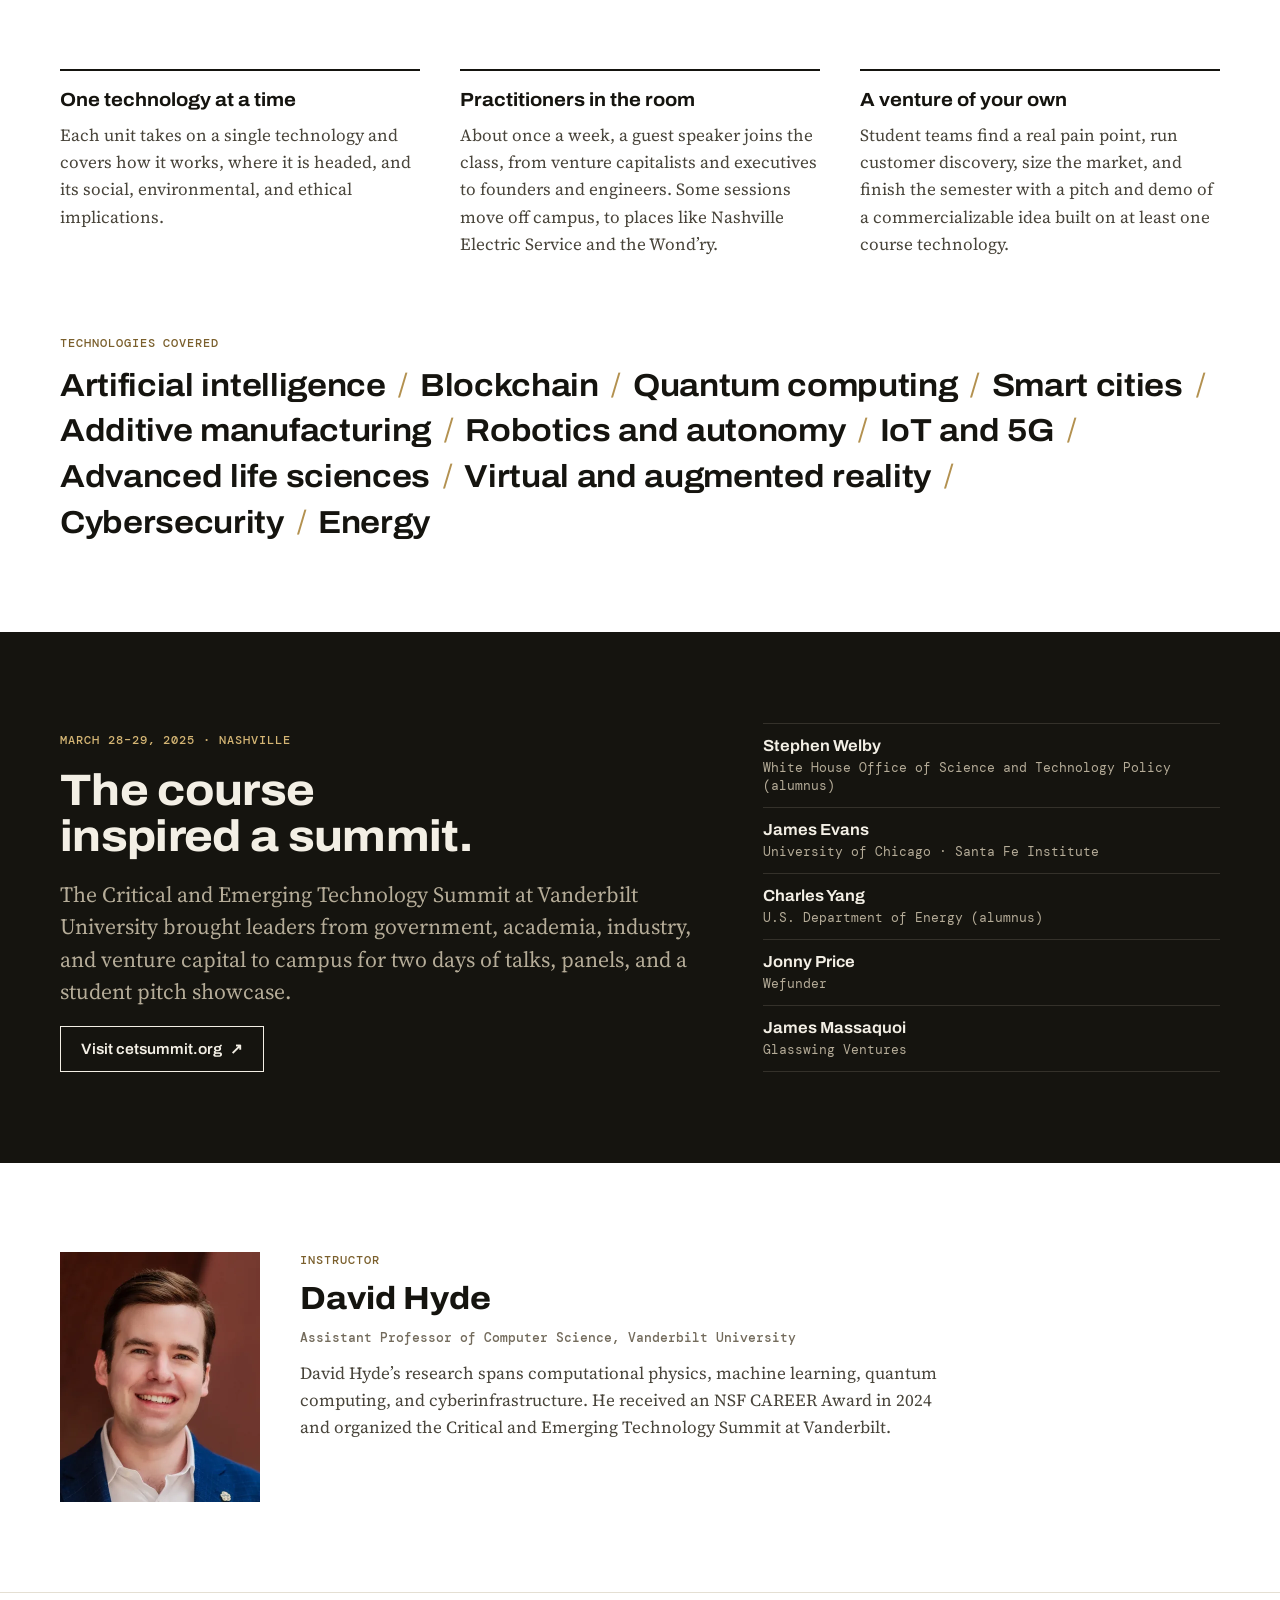
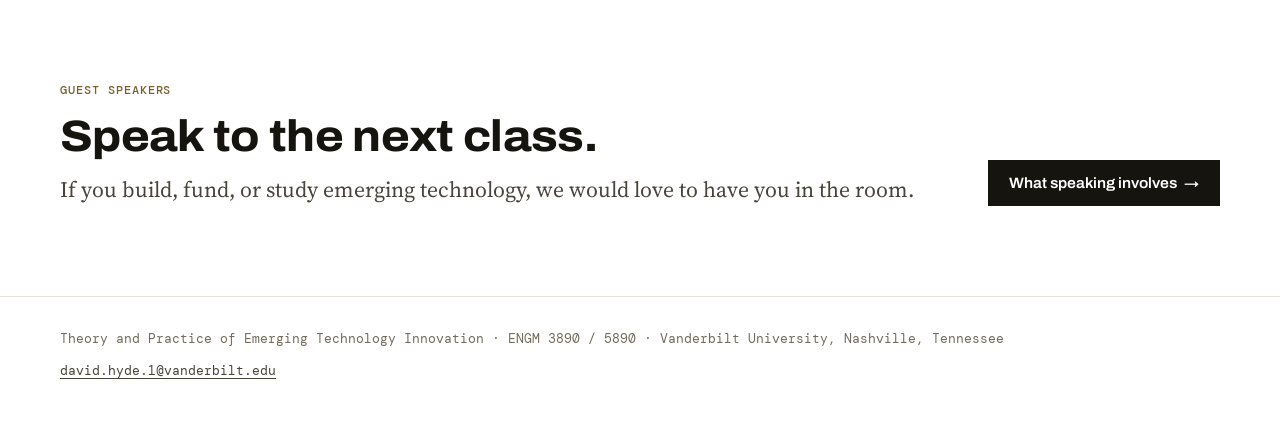
==== commit aa3e614f: "Add Jason Lee and Bryan Pettus photos, David Baszucki, and title corrections Bryan Pettus is Vice Pr" ====
--- a/index.html
+++ b/index.html
@@ -47,17 +47,19 @@
       <div class="faces">
         <div class="faces-head">
           <p class="eyebrow">Past guest speakers</p>
-          <a href="speakers.html">All <!-- BEGIN count -->13<!-- END count --> speakers <span aria-hidden="true">→</span></a>
+          <a href="speakers.html">All <!-- BEGIN count -->14<!-- END count --> speakers <span aria-hidden="true">→</span></a>
         </div>
-        <!-- BEGIN faces --><div class="face-grid" data-count="11">
-<a class="face" href="speakers.html#joe-addiego"><img src="images/thumbs/joe-addiego.webp" alt="Joe Addiego" width="320" height="320" loading="lazy"><span class="face-name">Joe Addiego<span class="face-org">Brave Capital</span></span></a>
+        <!-- BEGIN faces --><div class="face-grid" data-count="13">
+<a class="face" href="speakers.html#joe-addiego"><img src="images/thumbs/joe-addiego.webp" alt="Joe Addiego" width="320" height="320" loading="lazy"><span class="face-name">Joe Addiego<span class="face-org">Alsop Louie Partners</span></span></a>
 <a class="face" href="speakers.html#kyle-caruso"><img src="images/thumbs/kyle-caruso.webp" alt="Kyle Caruso" width="320" height="320" loading="lazy"><span class="face-name">Kyle Caruso<span class="face-org">The Wond’ry at Vanderbilt</span></span></a>
 <a class="face" href="speakers.html#barry-dean"><img src="images/thumbs/barry-dean.webp" alt="Barry Dean" width="320" height="320" loading="lazy"><span class="face-name">Barry Dean<span class="face-org">LUCI</span></span></a>
 <a class="face" href="speakers.html#john-dodini"><img src="images/thumbs/john-dodini.webp" alt="John Dodini" width="320" height="320" loading="lazy"><span class="face-name">John Dodini<span class="face-org">Brave Capital</span></span></a>
 <a class="face" href="speakers.html#peter-knapp"><img src="images/thumbs/peter-knapp.webp" alt="Peter Knapp" width="320" height="320" loading="lazy"><span class="face-name">Peter Knapp<span class="face-org">LUCI</span></span></a>
 <a class="face" href="speakers.html#jonas-lamis"><img src="images/thumbs/jonas-lamis.webp" alt="Jonas Lamis" width="320" height="320" loading="lazy"><span class="face-name">Jonas Lamis<span class="face-org">Quantum Art</span></span></a>
+<a class="face" href="speakers.html#jason-lee"><img src="images/thumbs/jason-lee.webp" alt="Jason Lee" width="320" height="320" loading="lazy"><span class="face-name">Jason Lee<span class="face-org">Variadic Labs</span></span></a>
 <a class="face" href="speakers.html#ernestine-fu-mak"><img src="images/thumbs/ernestine-fu-mak.webp" alt="Ernestine Fu Mak" width="320" height="320" loading="lazy"><span class="face-name">Ernestine Fu Mak<span class="face-org">Brave Capital</span></span></a>
 <a class="face" href="speakers.html#stacy-mill"><img src="images/thumbs/stacy-mill.webp" alt="Stacy Mill" width="320" height="320" loading="lazy"><span class="face-name">Stacy Mill<span class="face-org">Nashville Electric Service</span></span></a>
+<a class="face" href="speakers.html#bryan-pettus"><img src="images/thumbs/bryan-pettus.webp" alt="Bryan Pettus" width="320" height="320" loading="lazy"><span class="face-name">Bryan Pettus<span class="face-org">AT&amp;T Business</span></span></a>
 <a class="face" href="speakers.html#eric-reuthe"><img src="images/thumbs/eric-reuthe.webp" alt="Eric Reuthe" width="320" height="320" loading="lazy"><span class="face-name">Eric Reuthe<span class="face-org">Zapata Computing</span></span></a>
 <a class="face" href="speakers.html#joshua-trantum"><img src="images/thumbs/joshua-trantum.webp" alt="Joshua Trantum" width="320" height="320" loading="lazy"><span class="face-name">Joshua Trantum<span class="face-org">CUREX Capital Advisors</span></span></a>
 <a class="face" href="speakers.html#rebecca-wolkoff"><img src="images/thumbs/rebecca-wolkoff.webp" alt="Rebecca Wolkoff" width="320" height="320" loading="lazy"><span class="face-name">Rebecca Wolkoff<span class="face-org">ChargeNet Stations</span></span></a>
@@ -69,7 +71,7 @@
   <section class="orgs" aria-label="Organizations represented by past speakers">
     <div class="wrap orgs-row">
       <p class="eyebrow">Speakers have joined from</p>
-      <p class="org-list"><!-- BEGIN orgs --><span class="org">AT&amp;T Business<span class="sep" aria-hidden="true">/</span></span> <span class="org">Zapata Computing<span class="sep" aria-hidden="true">/</span></span> <span class="org">Nashville Electric Service<span class="sep" aria-hidden="true">/</span></span> <span class="org">Brave Capital<span class="sep" aria-hidden="true">/</span></span> <span class="org">CUREX Capital Advisors<span class="sep" aria-hidden="true">/</span></span> <span class="org">LUCI<span class="sep" aria-hidden="true">/</span></span> <span class="org">ChargeNet Stations<span class="sep" aria-hidden="true">/</span></span> <span class="org">Quantum Art<span class="sep" aria-hidden="true">/</span></span> <span class="org">The Wond’ry at Vanderbilt<span class="sep" aria-hidden="true">/</span></span> <span class="org">Variadic Labs</span><!-- END orgs --></p>
+      <p class="org-list"><!-- BEGIN orgs --><span class="org">AT&amp;T Business<span class="sep" aria-hidden="true">/</span></span> <span class="org">Roblox<span class="sep" aria-hidden="true">/</span></span> <span class="org">Zapata Computing<span class="sep" aria-hidden="true">/</span></span> <span class="org">Nashville Electric Service<span class="sep" aria-hidden="true">/</span></span> <span class="org">Brave Capital<span class="sep" aria-hidden="true">/</span></span> <span class="org">Alsop Louie Partners<span class="sep" aria-hidden="true">/</span></span> <span class="org">CUREX Capital Advisors<span class="sep" aria-hidden="true">/</span></span> <span class="org">LUCI<span class="sep" aria-hidden="true">/</span></span> <span class="org">ChargeNet Stations<span class="sep" aria-hidden="true">/</span></span> <span class="org">Quantum Art<span class="sep" aria-hidden="true">/</span></span> <span class="org">The Wond’ry at Vanderbilt<span class="sep" aria-hidden="true">/</span></span> <span class="org">Variadic Labs</span><!-- END orgs --></p>
     </div>
   </section>
 
--- a/assets/site.css
+++ b/assets/site.css
@@ -236,7 +236,7 @@
   color: var(--ink);
 }
 .faces-head a:hover { text-decoration: underline; }
-/* 12 faces fill 3, 4 or 6 columns; 8 faces fill 4 or a single row of 8 */
+/* 12 faces fill 3, 4 or 6 columns; 13–14 fill two rows of 7 on wide screens; 8 faces fill 4 or a single row of 8 */
 .face-grid {
   display: grid;
   grid-template-columns: repeat(3, minmax(0, 1fr));
@@ -247,6 +247,7 @@
 @media (min-width: 1000px) {
   .face-grid { grid-template-columns: repeat(6, minmax(0, 1fr)); gap: 22px 14px; }
   .face-grid[data-count="8"] { grid-template-columns: repeat(8, minmax(0, 1fr)); }
+  .face-grid[data-count="13"], .face-grid[data-count="14"] { grid-template-columns: repeat(7, minmax(0, 1fr)); gap: 20px 12px; }
 }
 .face { display: grid; gap: 8px; align-content: start; text-decoration: none; min-width: 0; }
 .face img, .card-photo img {
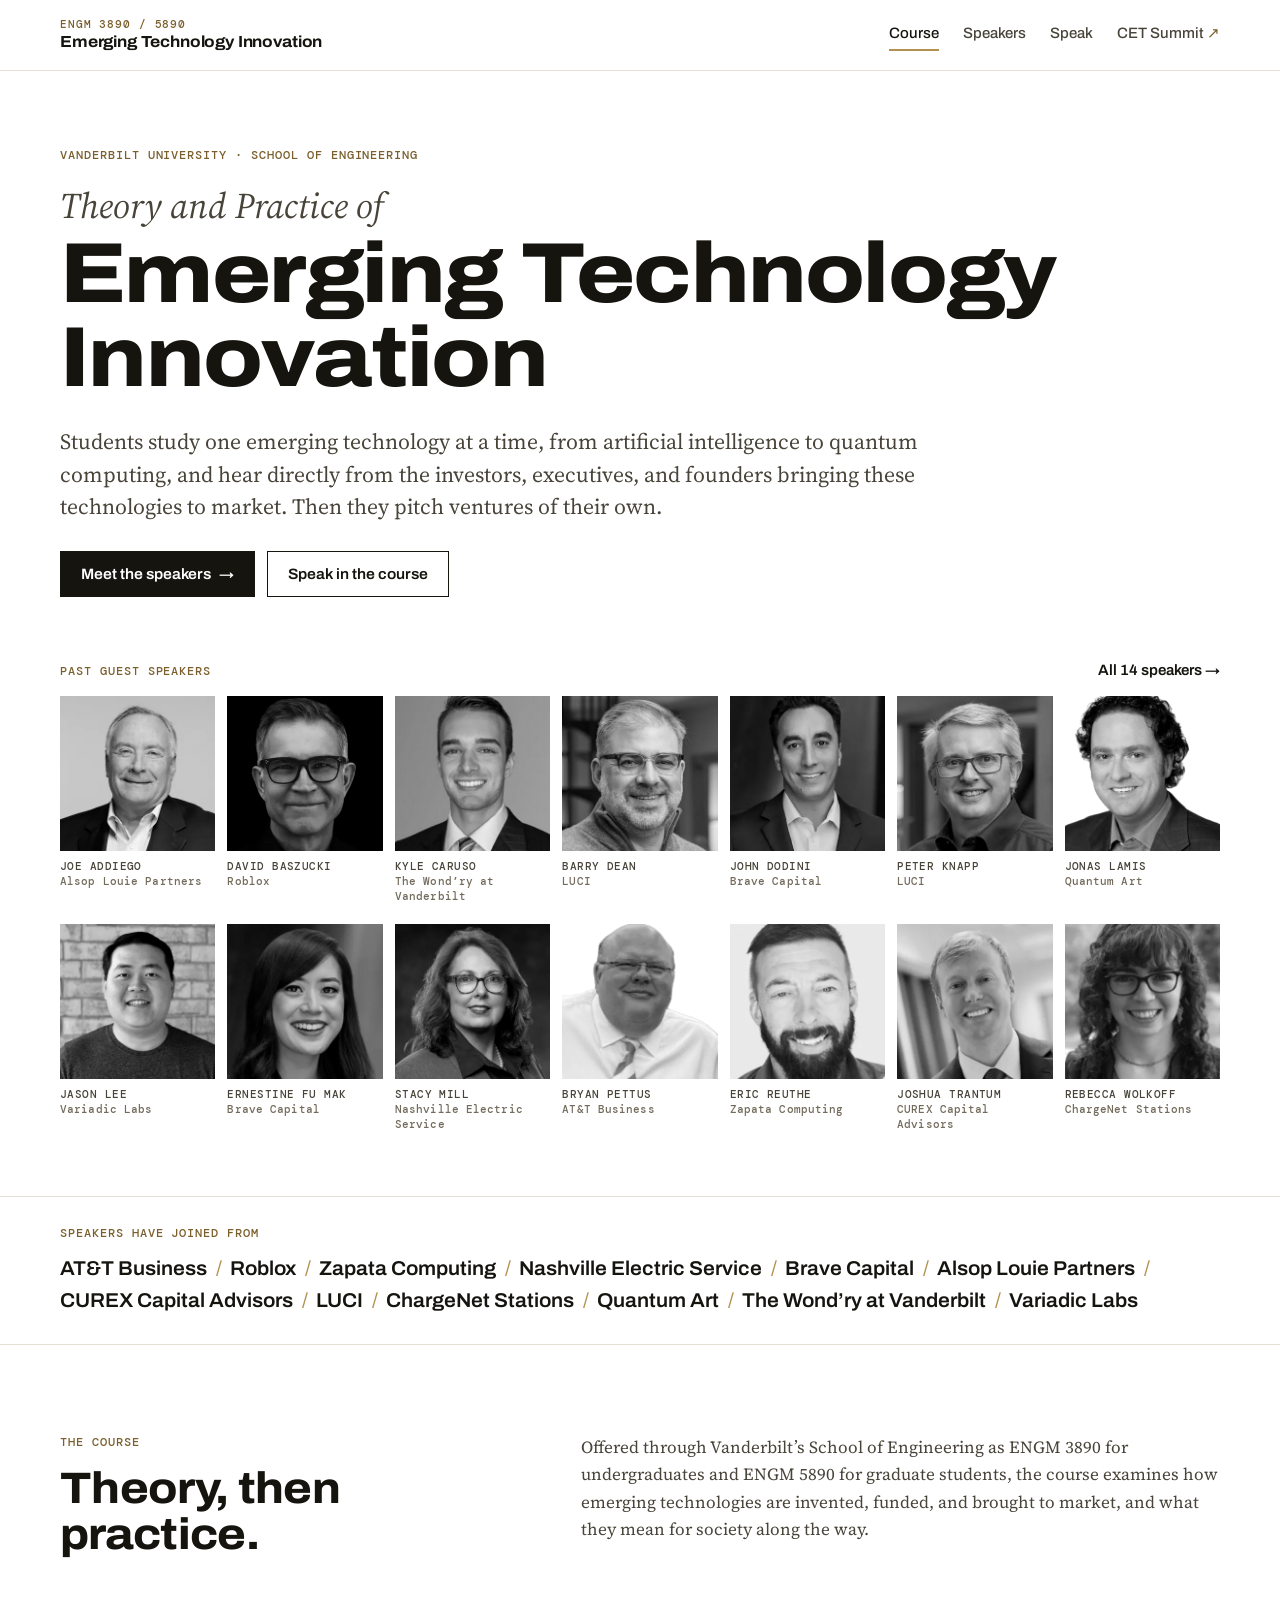
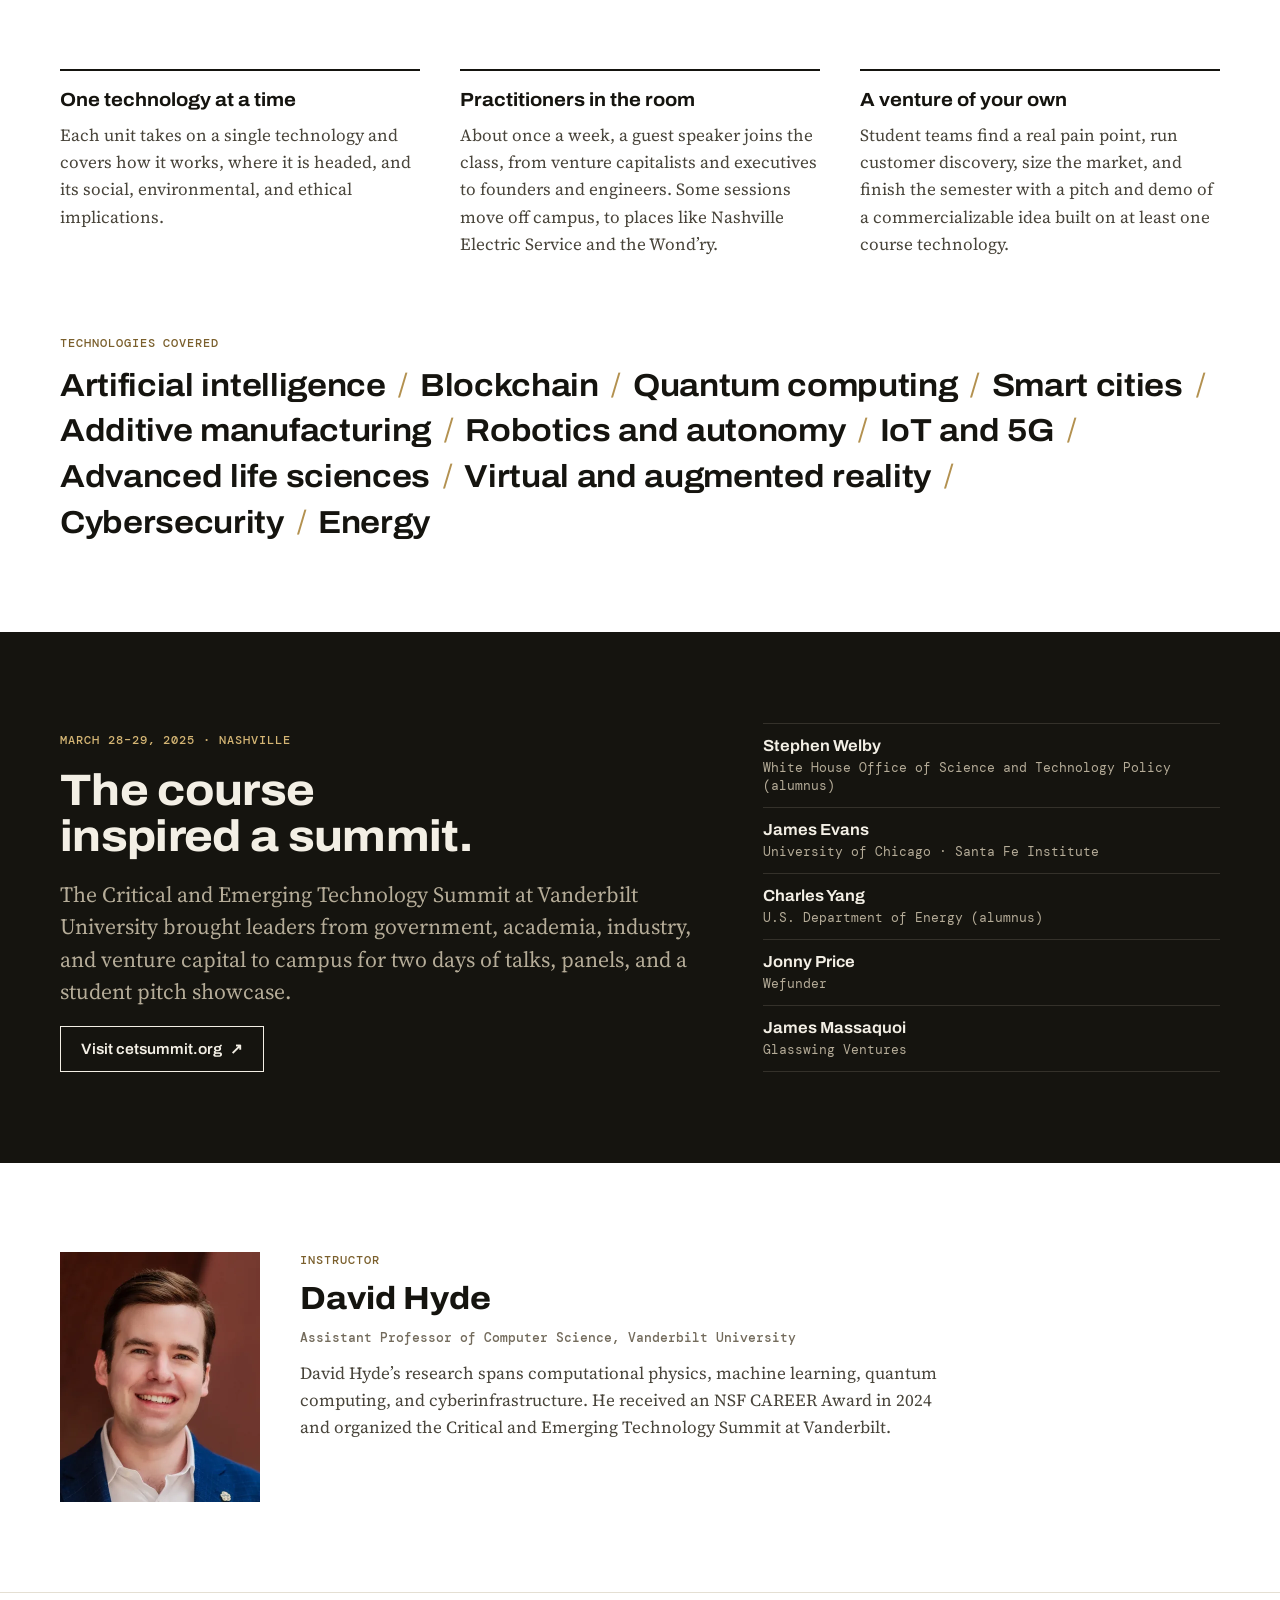
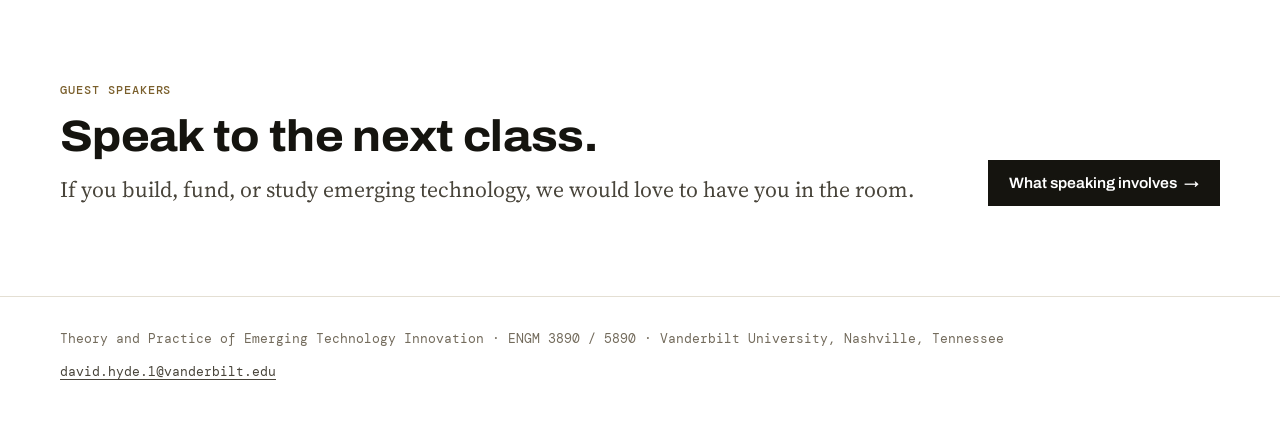
==== commit 0dbf8c77: "Add David Baszucki's photo Official Roblox press-kit headshot (about.roblox.com/press-kit).  Co-Auth" ====
--- a/index.html
+++ b/index.html
@@ -49,8 +49,9 @@
           <p class="eyebrow">Past guest speakers</p>
           <a href="speakers.html">All <!-- BEGIN count -->14<!-- END count --> speakers <span aria-hidden="true">→</span></a>
         </div>
-        <!-- BEGIN faces --><div class="face-grid" data-count="13">
+        <!-- BEGIN faces --><div class="face-grid" data-count="14">
 <a class="face" href="speakers.html#joe-addiego"><img src="images/thumbs/joe-addiego.webp" alt="Joe Addiego" width="320" height="320" loading="lazy"><span class="face-name">Joe Addiego<span class="face-org">Alsop Louie Partners</span></span></a>
+<a class="face" href="speakers.html#david-baszucki"><img src="images/thumbs/david-baszucki.webp" alt="David Baszucki" width="320" height="320" loading="lazy"><span class="face-name">David Baszucki<span class="face-org">Roblox</span></span></a>
 <a class="face" href="speakers.html#kyle-caruso"><img src="images/thumbs/kyle-caruso.webp" alt="Kyle Caruso" width="320" height="320" loading="lazy"><span class="face-name">Kyle Caruso<span class="face-org">The Wond’ry at Vanderbilt</span></span></a>
 <a class="face" href="speakers.html#barry-dean"><img src="images/thumbs/barry-dean.webp" alt="Barry Dean" width="320" height="320" loading="lazy"><span class="face-name">Barry Dean<span class="face-org">LUCI</span></span></a>
 <a class="face" href="speakers.html#john-dodini"><img src="images/thumbs/john-dodini.webp" alt="John Dodini" width="320" height="320" loading="lazy"><span class="face-name">John Dodini<span class="face-org">Brave Capital</span></span></a>
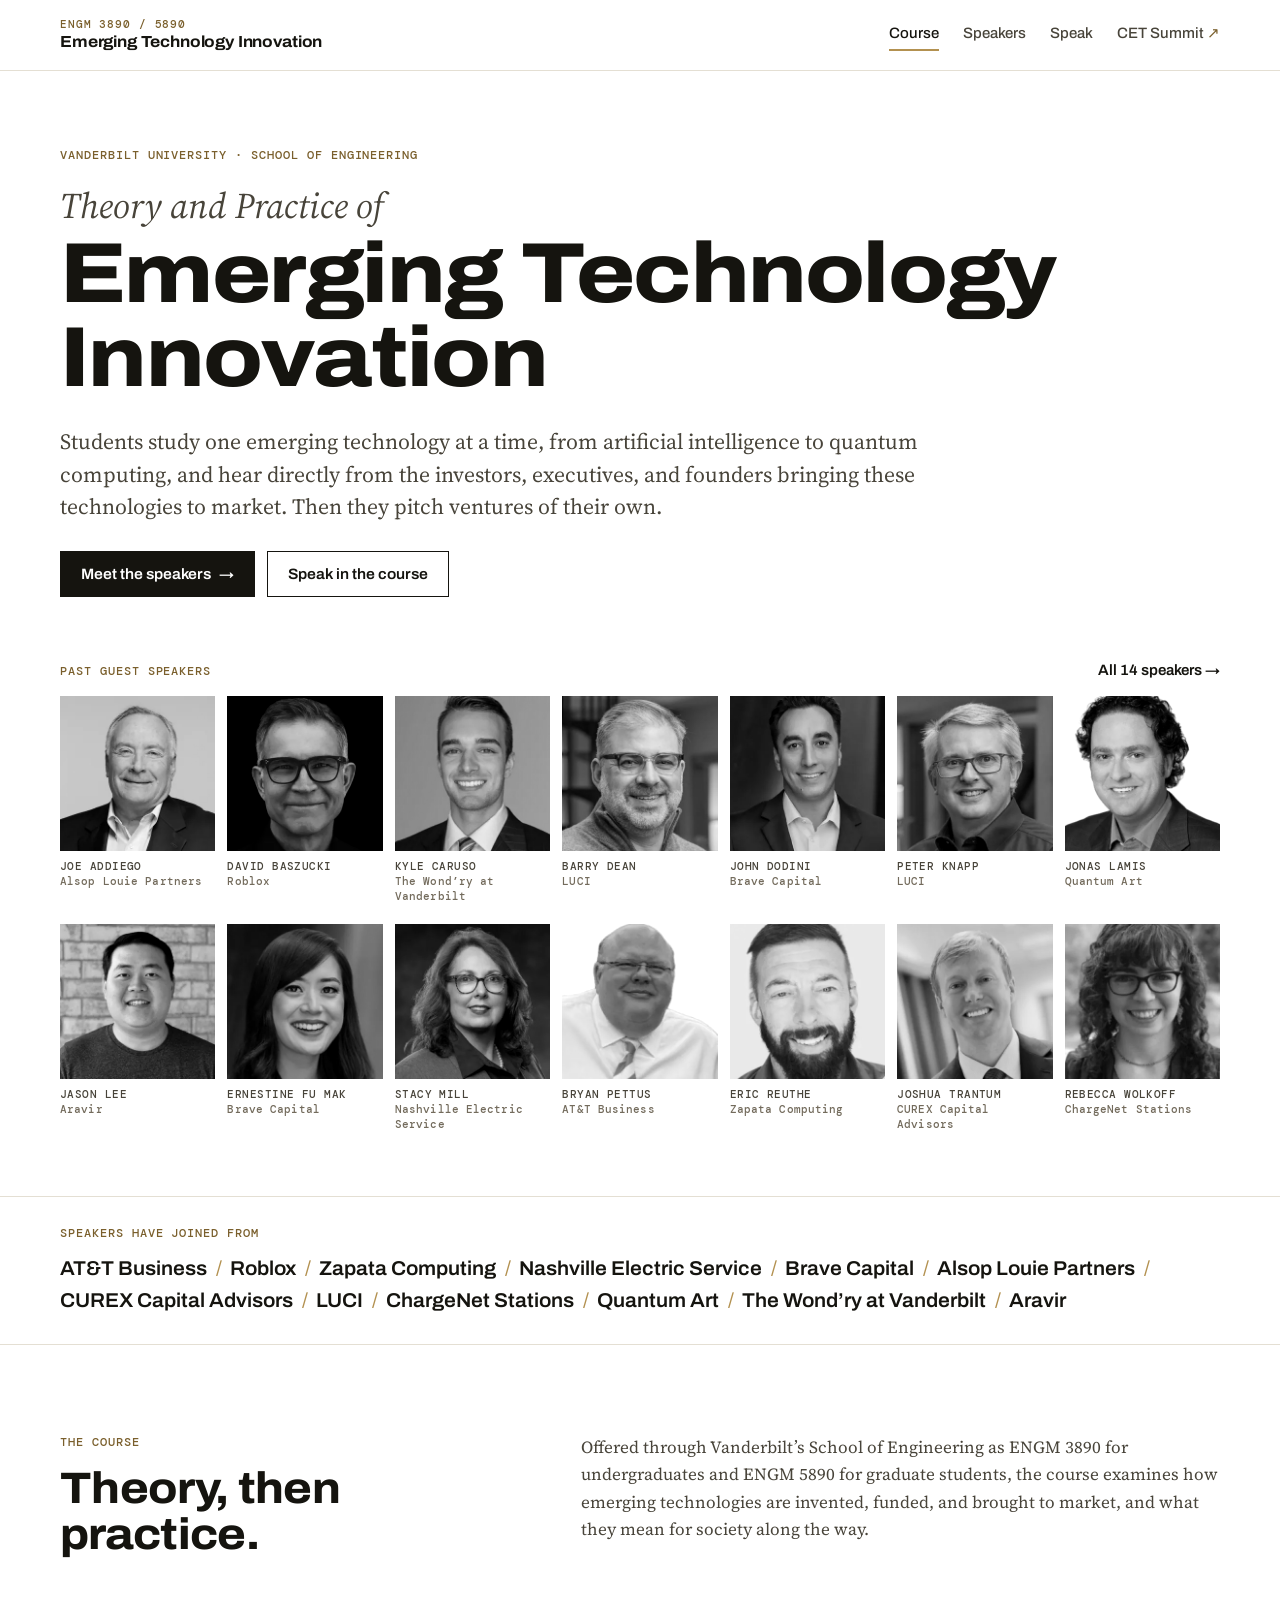
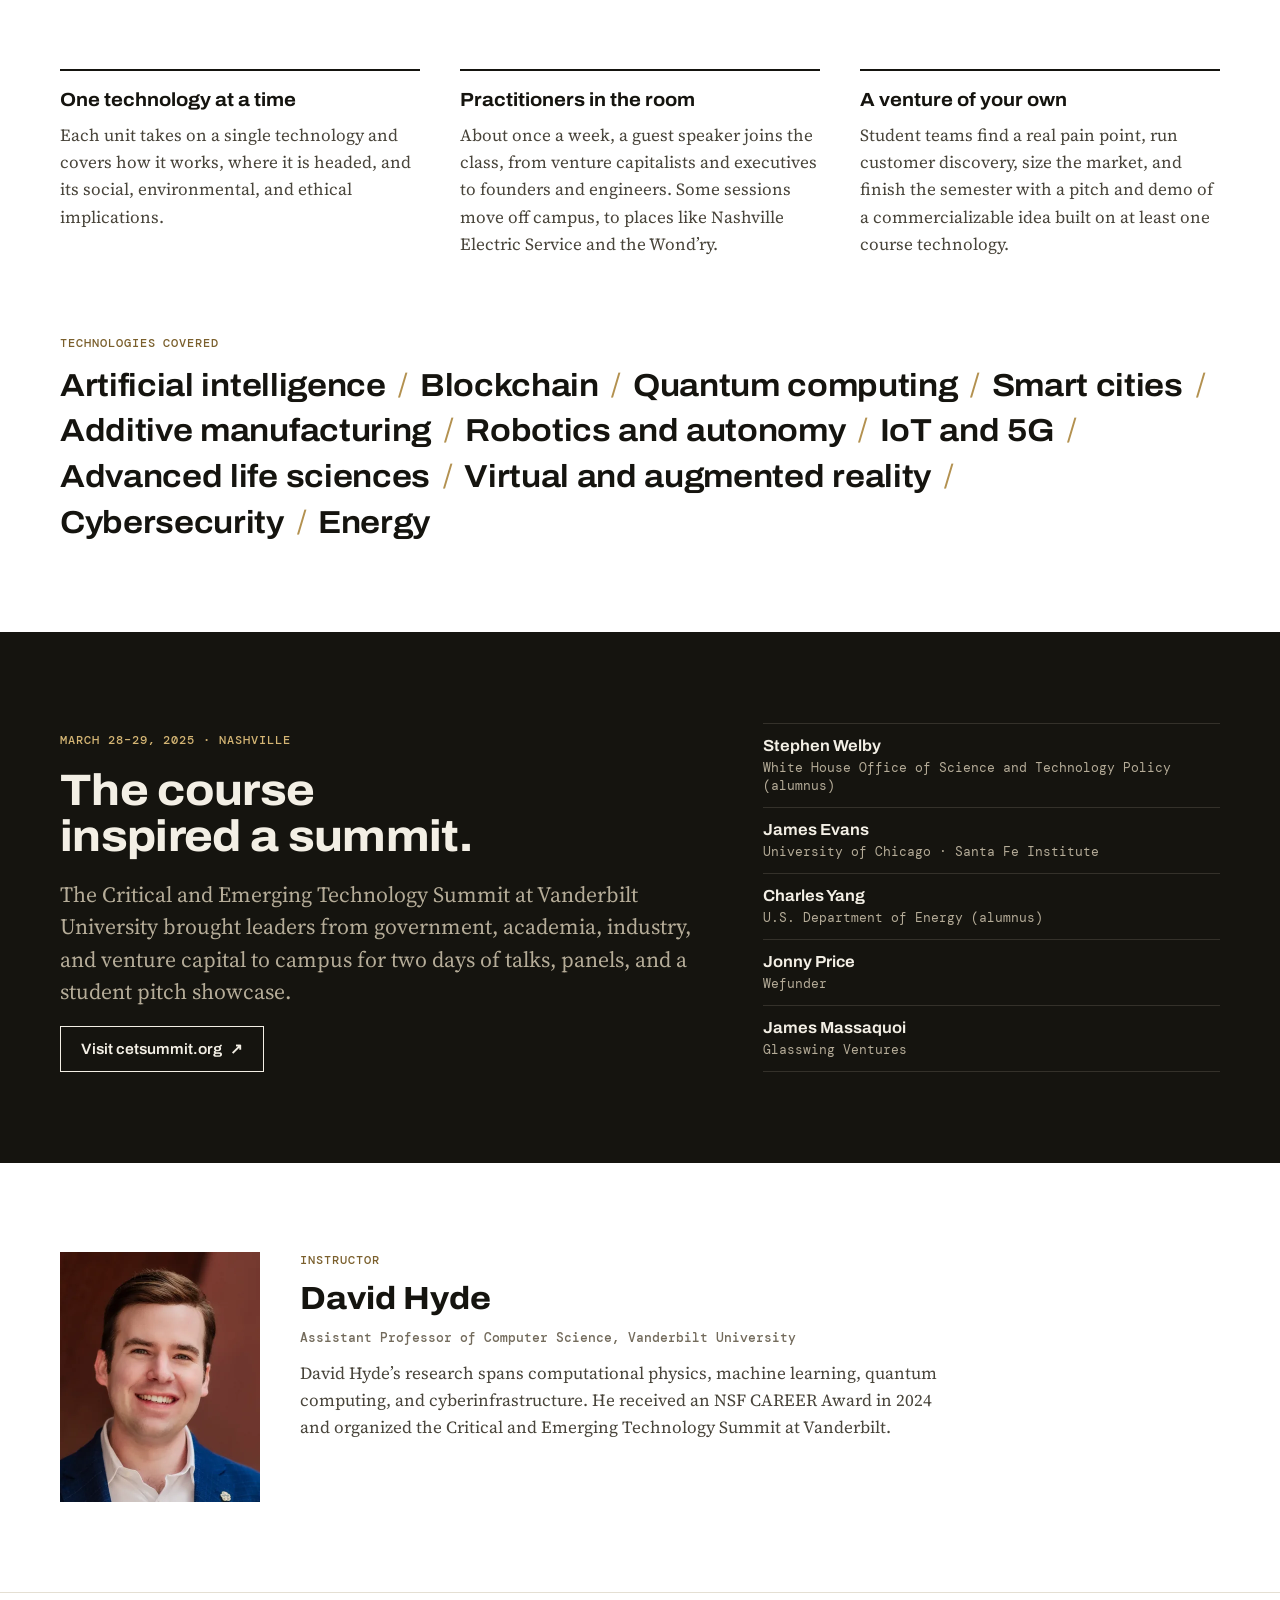
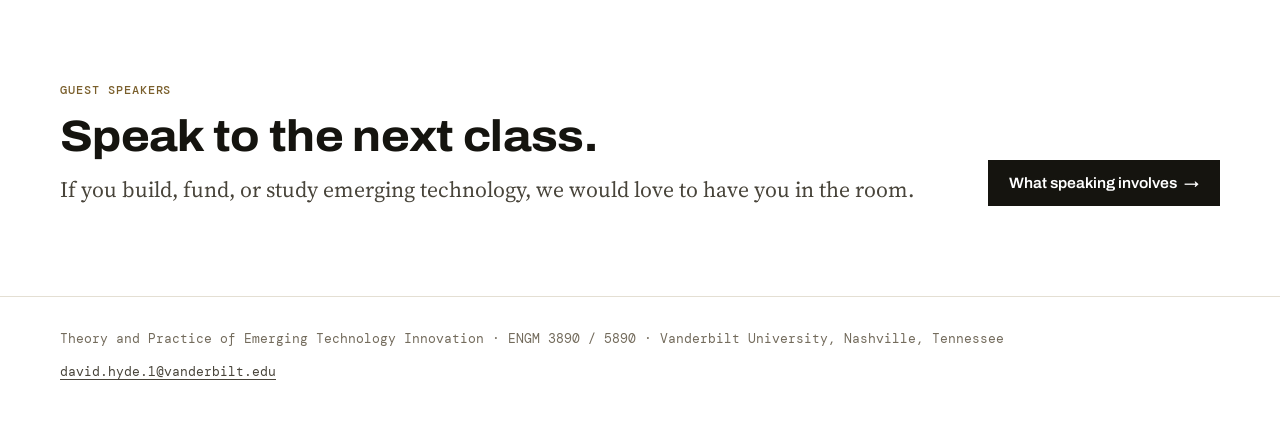
==== commit 32022025: "Jason Lee is Chief Technology Officer at Aravir Co-Authored-By: Claude Fable 5.1 <noreply@anthropic." ====
--- a/index.html
+++ b/index.html
@@ -57,7 +57,7 @@
 <a class="face" href="speakers.html#john-dodini"><img src="images/thumbs/john-dodini.webp" alt="John Dodini" width="320" height="320" loading="lazy"><span class="face-name">John Dodini<span class="face-org">Brave Capital</span></span></a>
 <a class="face" href="speakers.html#peter-knapp"><img src="images/thumbs/peter-knapp.webp" alt="Peter Knapp" width="320" height="320" loading="lazy"><span class="face-name">Peter Knapp<span class="face-org">LUCI</span></span></a>
 <a class="face" href="speakers.html#jonas-lamis"><img src="images/thumbs/jonas-lamis.webp" alt="Jonas Lamis" width="320" height="320" loading="lazy"><span class="face-name">Jonas Lamis<span class="face-org">Quantum Art</span></span></a>
-<a class="face" href="speakers.html#jason-lee"><img src="images/thumbs/jason-lee.webp" alt="Jason Lee" width="320" height="320" loading="lazy"><span class="face-name">Jason Lee<span class="face-org">Variadic Labs</span></span></a>
+<a class="face" href="speakers.html#jason-lee"><img src="images/thumbs/jason-lee.webp" alt="Jason Lee" width="320" height="320" loading="lazy"><span class="face-name">Jason Lee<span class="face-org">Aravir</span></span></a>
 <a class="face" href="speakers.html#ernestine-fu-mak"><img src="images/thumbs/ernestine-fu-mak.webp" alt="Ernestine Fu Mak" width="320" height="320" loading="lazy"><span class="face-name">Ernestine Fu Mak<span class="face-org">Brave Capital</span></span></a>
 <a class="face" href="speakers.html#stacy-mill"><img src="images/thumbs/stacy-mill.webp" alt="Stacy Mill" width="320" height="320" loading="lazy"><span class="face-name">Stacy Mill<span class="face-org">Nashville Electric Service</span></span></a>
 <a class="face" href="speakers.html#bryan-pettus"><img src="images/thumbs/bryan-pettus.webp" alt="Bryan Pettus" width="320" height="320" loading="lazy"><span class="face-name">Bryan Pettus<span class="face-org">AT&amp;T Business</span></span></a>
@@ -72,7 +72,7 @@
   <section class="orgs" aria-label="Organizations represented by past speakers">
     <div class="wrap orgs-row">
       <p class="eyebrow">Speakers have joined from</p>
-      <p class="org-list"><!-- BEGIN orgs --><span class="org">AT&amp;T Business<span class="sep" aria-hidden="true">/</span></span> <span class="org">Roblox<span class="sep" aria-hidden="true">/</span></span> <span class="org">Zapata Computing<span class="sep" aria-hidden="true">/</span></span> <span class="org">Nashville Electric Service<span class="sep" aria-hidden="true">/</span></span> <span class="org">Brave Capital<span class="sep" aria-hidden="true">/</span></span> <span class="org">Alsop Louie Partners<span class="sep" aria-hidden="true">/</span></span> <span class="org">CUREX Capital Advisors<span class="sep" aria-hidden="true">/</span></span> <span class="org">LUCI<span class="sep" aria-hidden="true">/</span></span> <span class="org">ChargeNet Stations<span class="sep" aria-hidden="true">/</span></span> <span class="org">Quantum Art<span class="sep" aria-hidden="true">/</span></span> <span class="org">The Wond’ry at Vanderbilt<span class="sep" aria-hidden="true">/</span></span> <span class="org">Variadic Labs</span><!-- END orgs --></p>
+      <p class="org-list"><!-- BEGIN orgs --><span class="org">AT&amp;T Business<span class="sep" aria-hidden="true">/</span></span> <span class="org">Roblox<span class="sep" aria-hidden="true">/</span></span> <span class="org">Zapata Computing<span class="sep" aria-hidden="true">/</span></span> <span class="org">Nashville Electric Service<span class="sep" aria-hidden="true">/</span></span> <span class="org">Brave Capital<span class="sep" aria-hidden="true">/</span></span> <span class="org">Alsop Louie Partners<span class="sep" aria-hidden="true">/</span></span> <span class="org">CUREX Capital Advisors<span class="sep" aria-hidden="true">/</span></span> <span class="org">LUCI<span class="sep" aria-hidden="true">/</span></span> <span class="org">ChargeNet Stations<span class="sep" aria-hidden="true">/</span></span> <span class="org">Quantum Art<span class="sep" aria-hidden="true">/</span></span> <span class="org">The Wond’ry at Vanderbilt<span class="sep" aria-hidden="true">/</span></span> <span class="org">Aravir</span><!-- END orgs --></p>
     </div>
   </section>
 
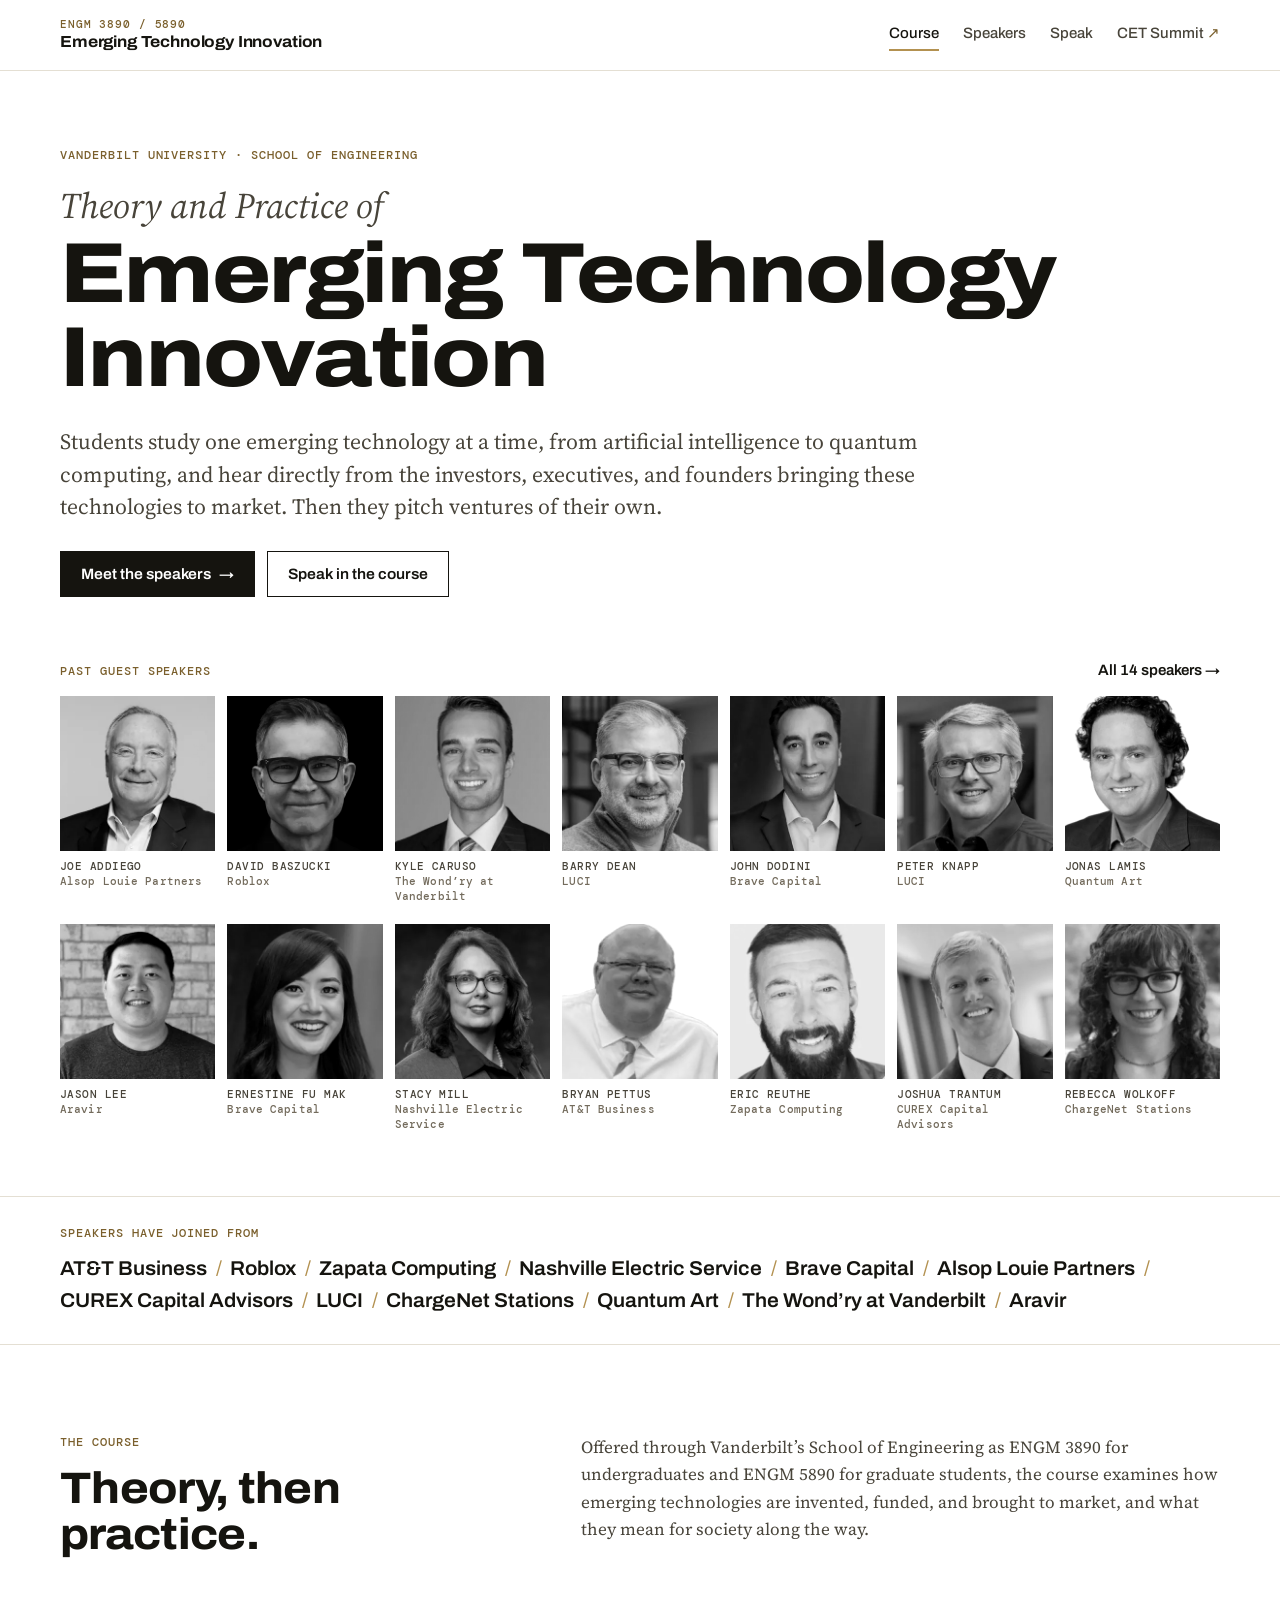
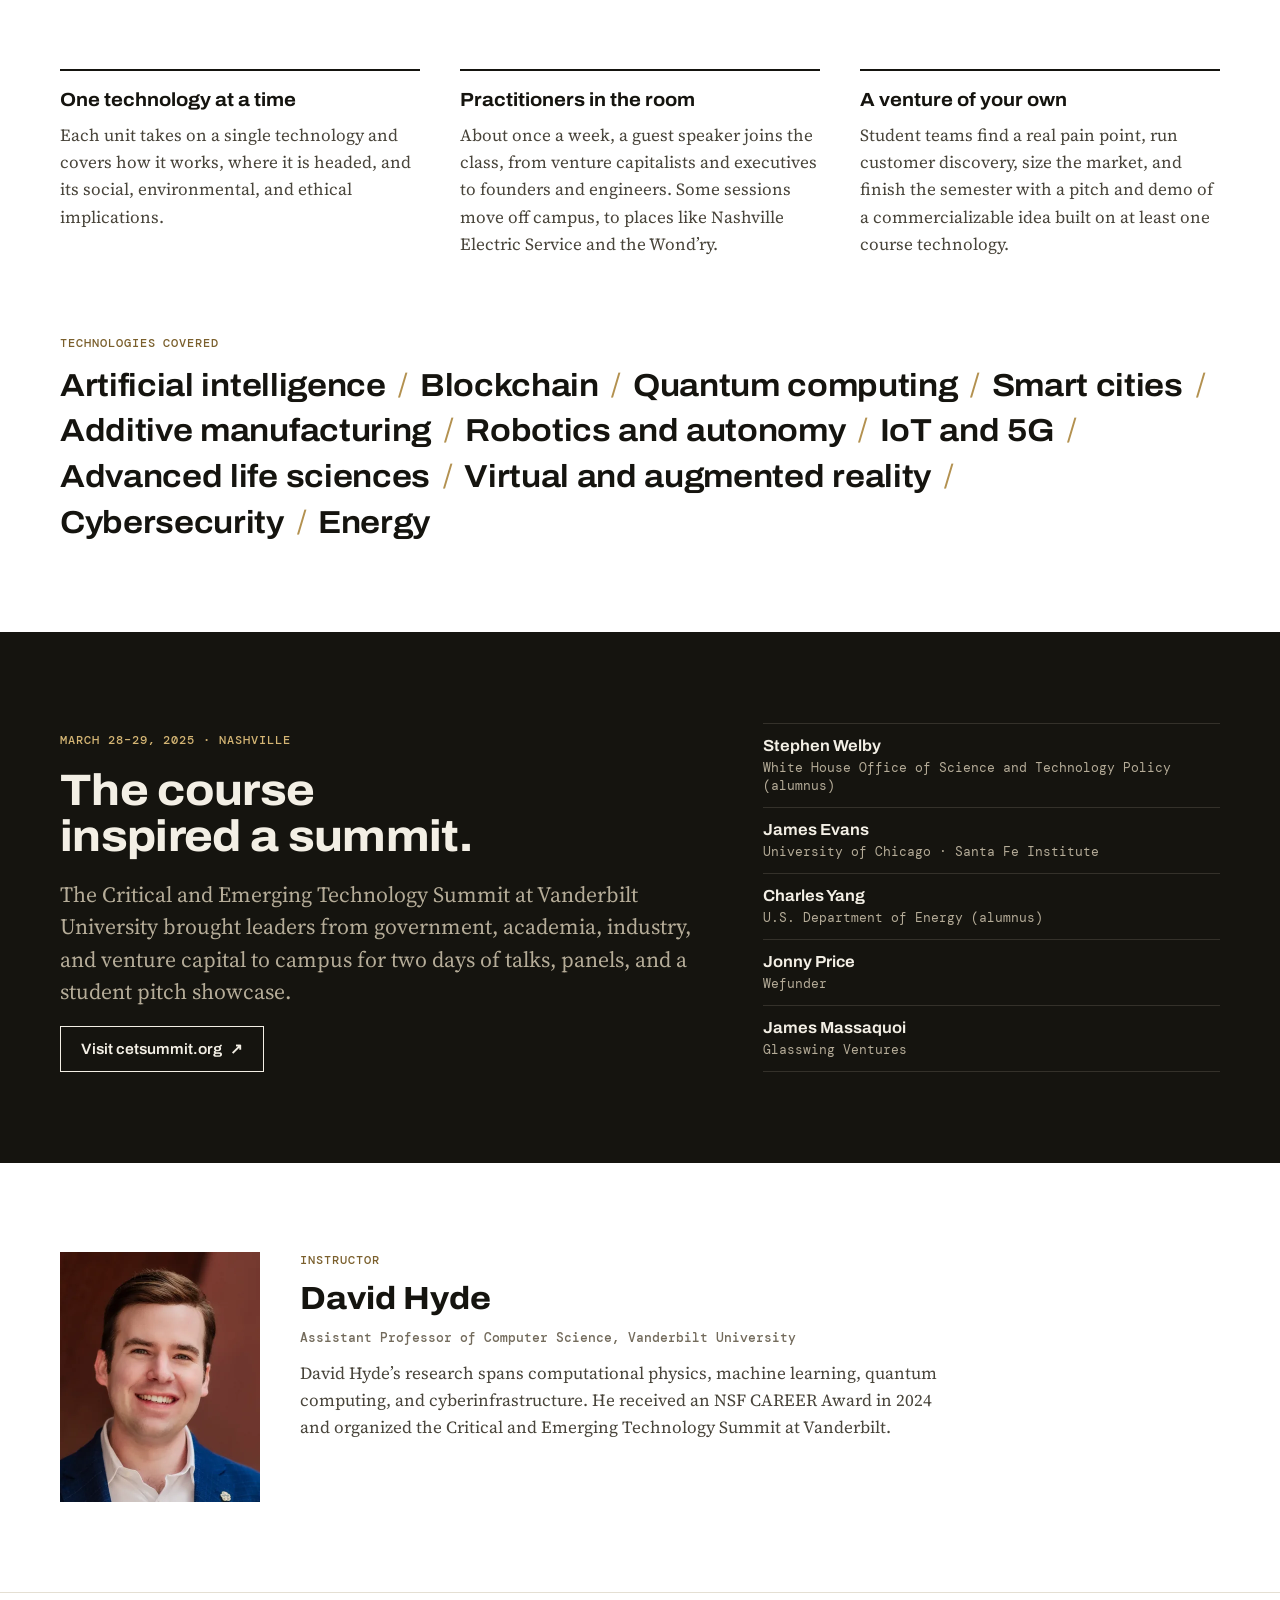
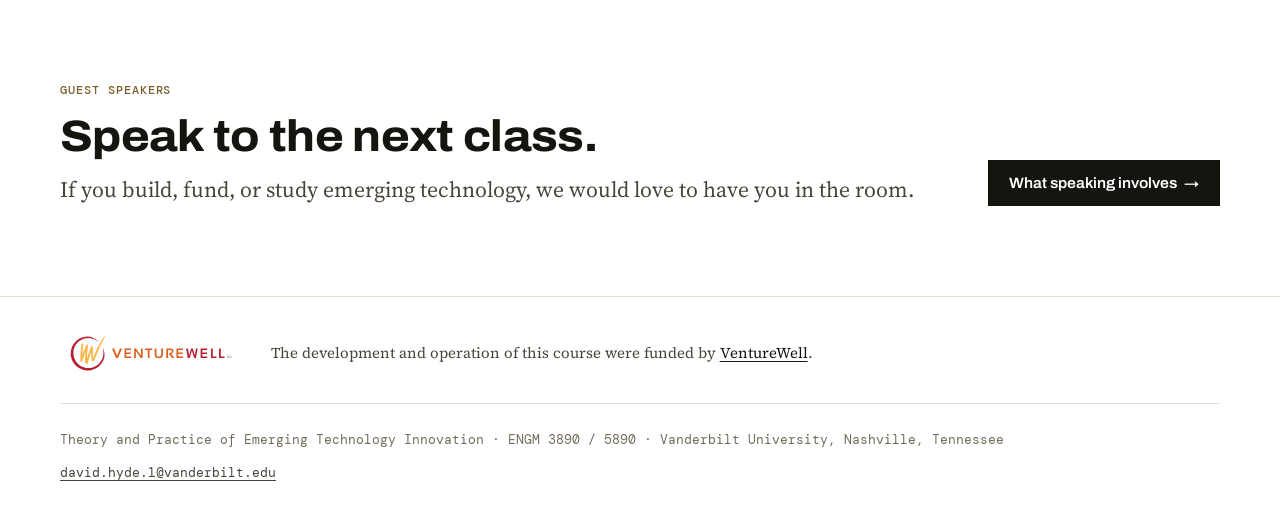
==== commit 945549d2: "Acknowledge VentureWell funding in the footer Logo and one-sentence credit above the footer row on a" ====
--- a/index.html
+++ b/index.html
@@ -167,9 +167,18 @@
 </main>
 
 <footer class="site-footer">
-  <div class="wrap footer-row">
-    <p>Theory and Practice of Emerging Technology Innovation · ENGM 3890 / 5890 · Vanderbilt University, Nashville, Tennessee</p>
-    <p><a href="mailto:david.hyde.1@vanderbilt.edu">david.hyde.1@vanderbilt.edu</a></p>
+  <div class="wrap">
+    <div class="funding">
+      <a class="funding-logo" href="https://venturewell.org/">
+        <img class="logo-light" src="assets/venturewell.svg" alt="VentureWell" width="350" height="90">
+        <img class="logo-dark" src="assets/venturewell-dark.svg" alt="VentureWell" width="350" height="90">
+      </a>
+      <p>The development and operation of this course were funded by <a href="https://venturewell.org/">VentureWell</a>.</p>
+    </div>
+    <div class="footer-row">
+      <p>Theory and Practice of Emerging Technology Innovation · ENGM 3890 / 5890 · Vanderbilt University, Nashville, Tennessee</p>
+      <p><a href="mailto:david.hyde.1@vanderbilt.edu">david.hyde.1@vanderbilt.edu</a></p>
+    </div>
   </div>
 </footer>
 </body>
--- a/assets/site.css
+++ b/assets/site.css
@@ -428,6 +428,30 @@
 
 /* Footer */
 .site-footer { border-top: 1px solid var(--line); padding-block: 32px 40px; }
+/* Funding acknowledgment: logo beside one sentence, above the footer row */
+.funding {
+  display: flex;
+  flex-wrap: wrap;
+  align-items: center;
+  gap: 14px 24px;
+  padding-bottom: 26px;
+  margin-bottom: 26px;
+  border-bottom: 1px solid var(--line);
+  font: 400 0.9375rem/1.55 var(--f-body);
+  color: var(--ink-2);
+}
+.funding-logo { display: inline-flex; flex: none; }
+.funding-logo img { display: block; height: 48px; width: auto; }
+.funding p { margin: 0; max-width: 72ch; }
+.funding a { color: var(--ink); }
+/* The wordmark's gray text is unreadable on dark paper, so dark themes swap in a light-text copy */
+.funding-logo .logo-dark { display: none; }
+@media (prefers-color-scheme: dark) {
+  :root:not([data-theme="light"]) .funding-logo .logo-light { display: none; }
+  :root:not([data-theme="light"]) .funding-logo .logo-dark { display: block; }
+}
+:root[data-theme="dark"] .funding-logo .logo-light { display: none; }
+:root[data-theme="dark"] .funding-logo .logo-dark { display: block; }
 .footer-row {
   display: flex;
   flex-wrap: wrap;
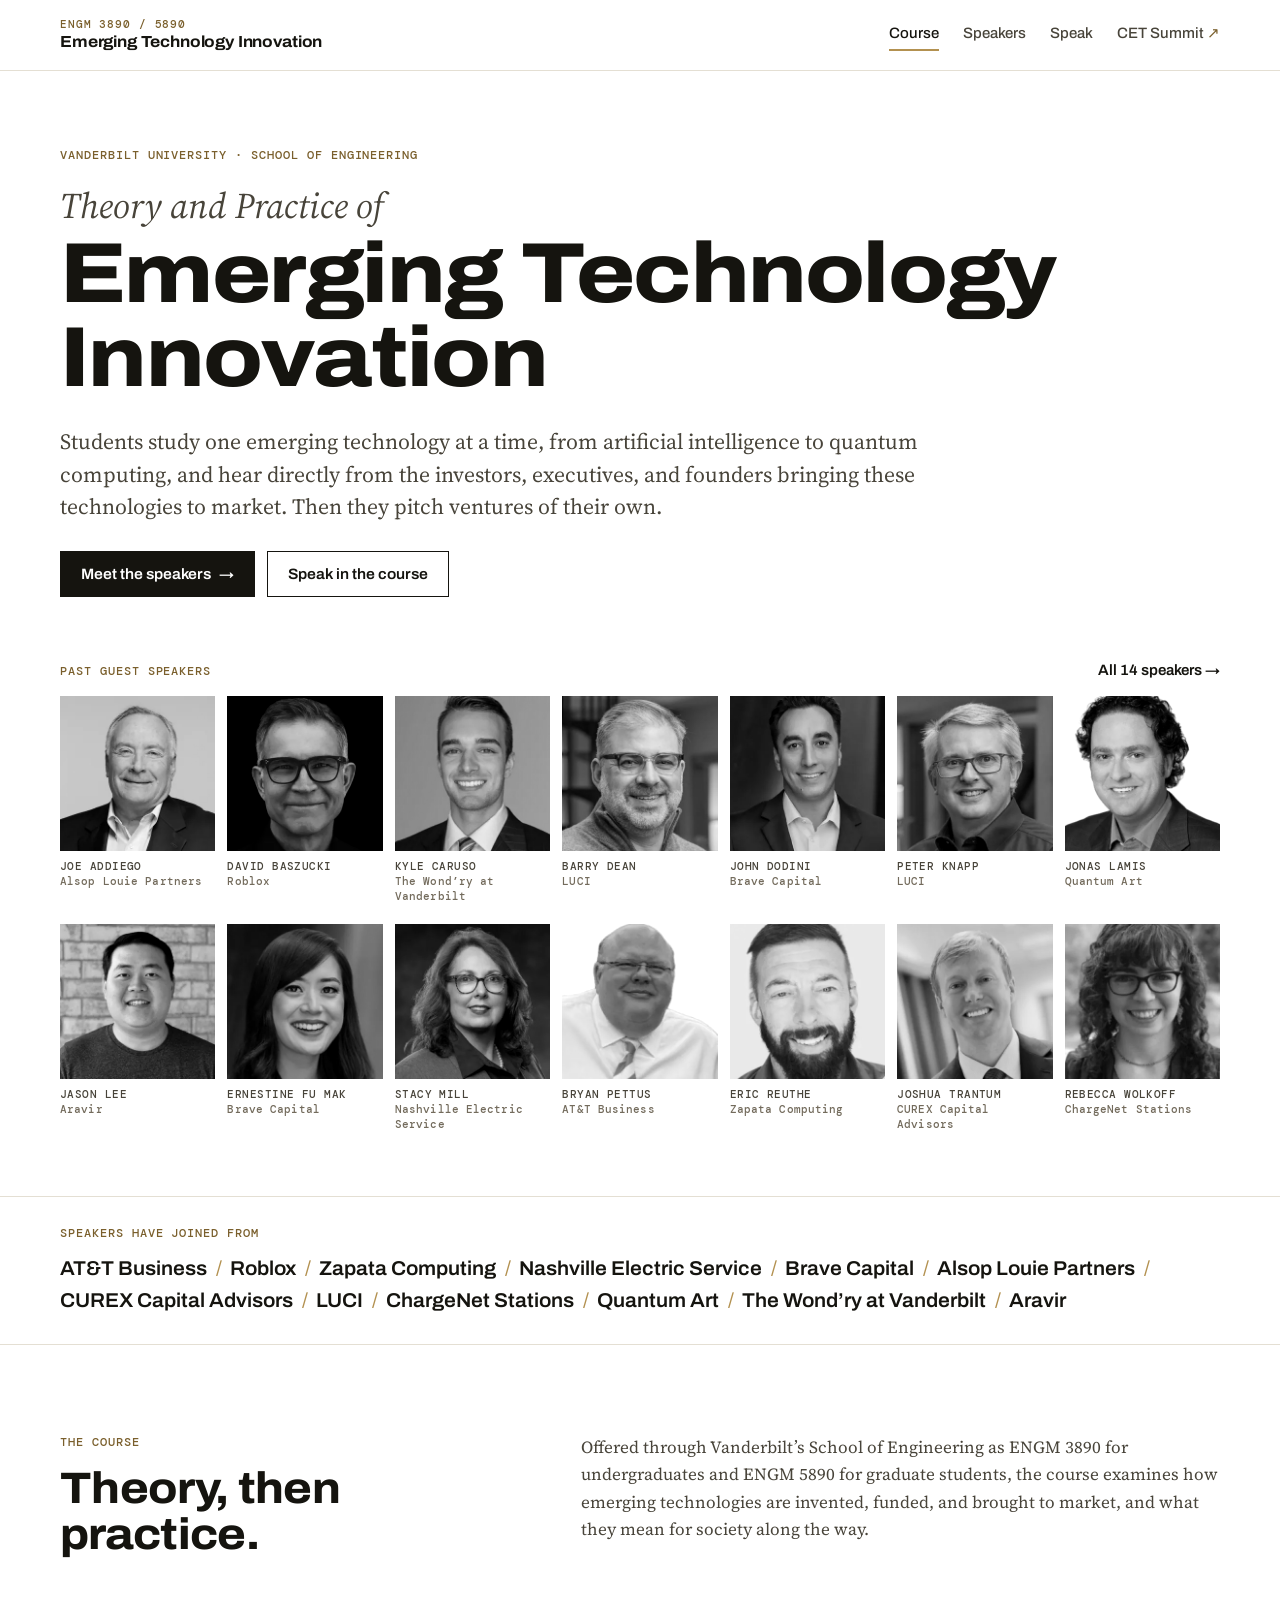
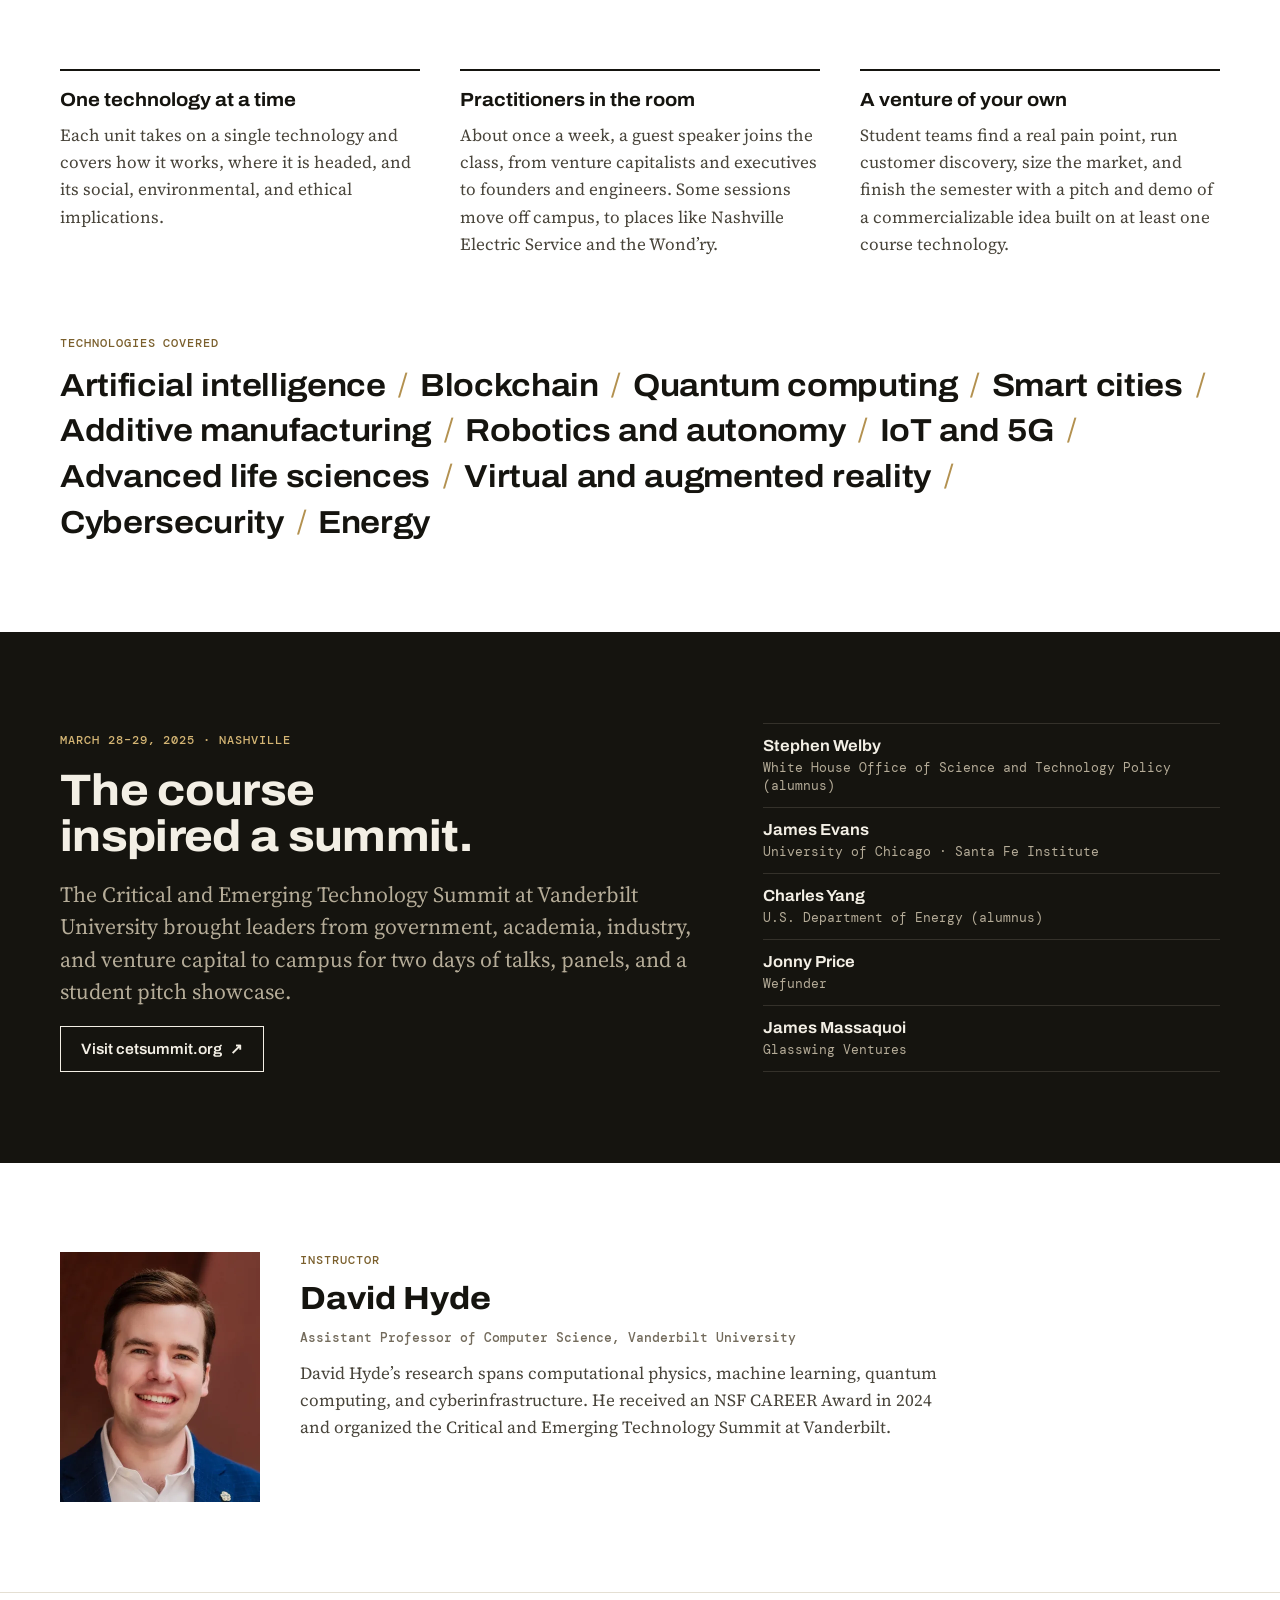
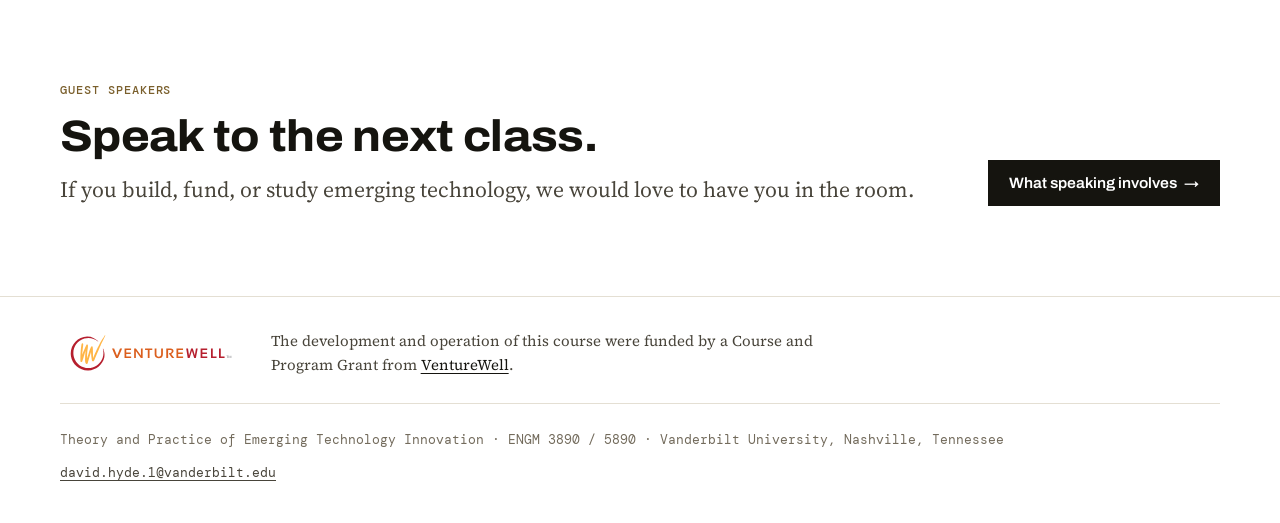
==== commit bcc8db88: "Name the VentureWell Course and Program Grant in the footer credit Co-Authored-By: Claude Fable 5.1 " ====
--- a/index.html
+++ b/index.html
@@ -173,7 +173,7 @@
         <img class="logo-light" src="assets/venturewell.svg" alt="VentureWell" width="350" height="90">
         <img class="logo-dark" src="assets/venturewell-dark.svg" alt="VentureWell" width="350" height="90">
       </a>
-      <p>The development and operation of this course were funded by <a href="https://venturewell.org/">VentureWell</a>.</p>
+      <p>The development and operation of this course were funded by a Course and Program Grant from <a href="https://venturewell.org/">VentureWell</a>.</p>
     </div>
     <div class="footer-row">
       <p>Theory and Practice of Emerging Technology Innovation · ENGM 3890 / 5890 · Vanderbilt University, Nashville, Tennessee</p>
